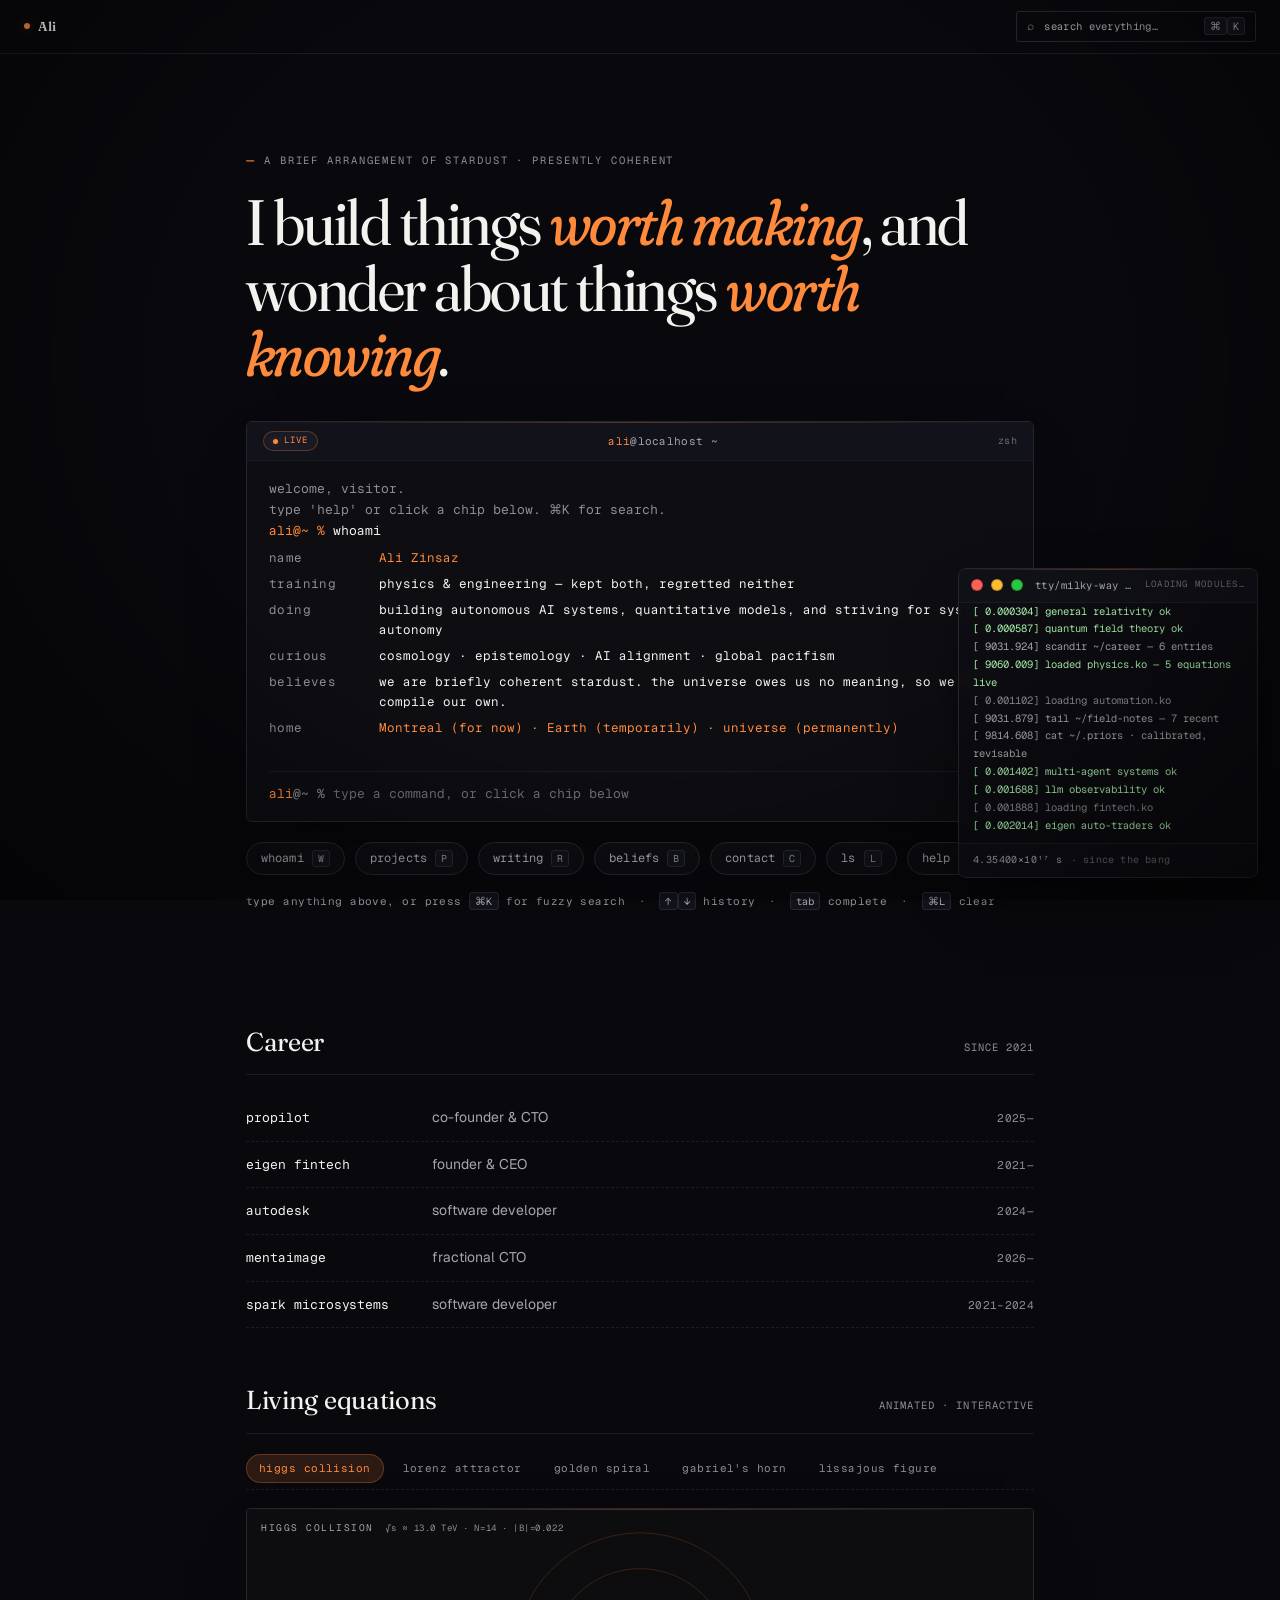
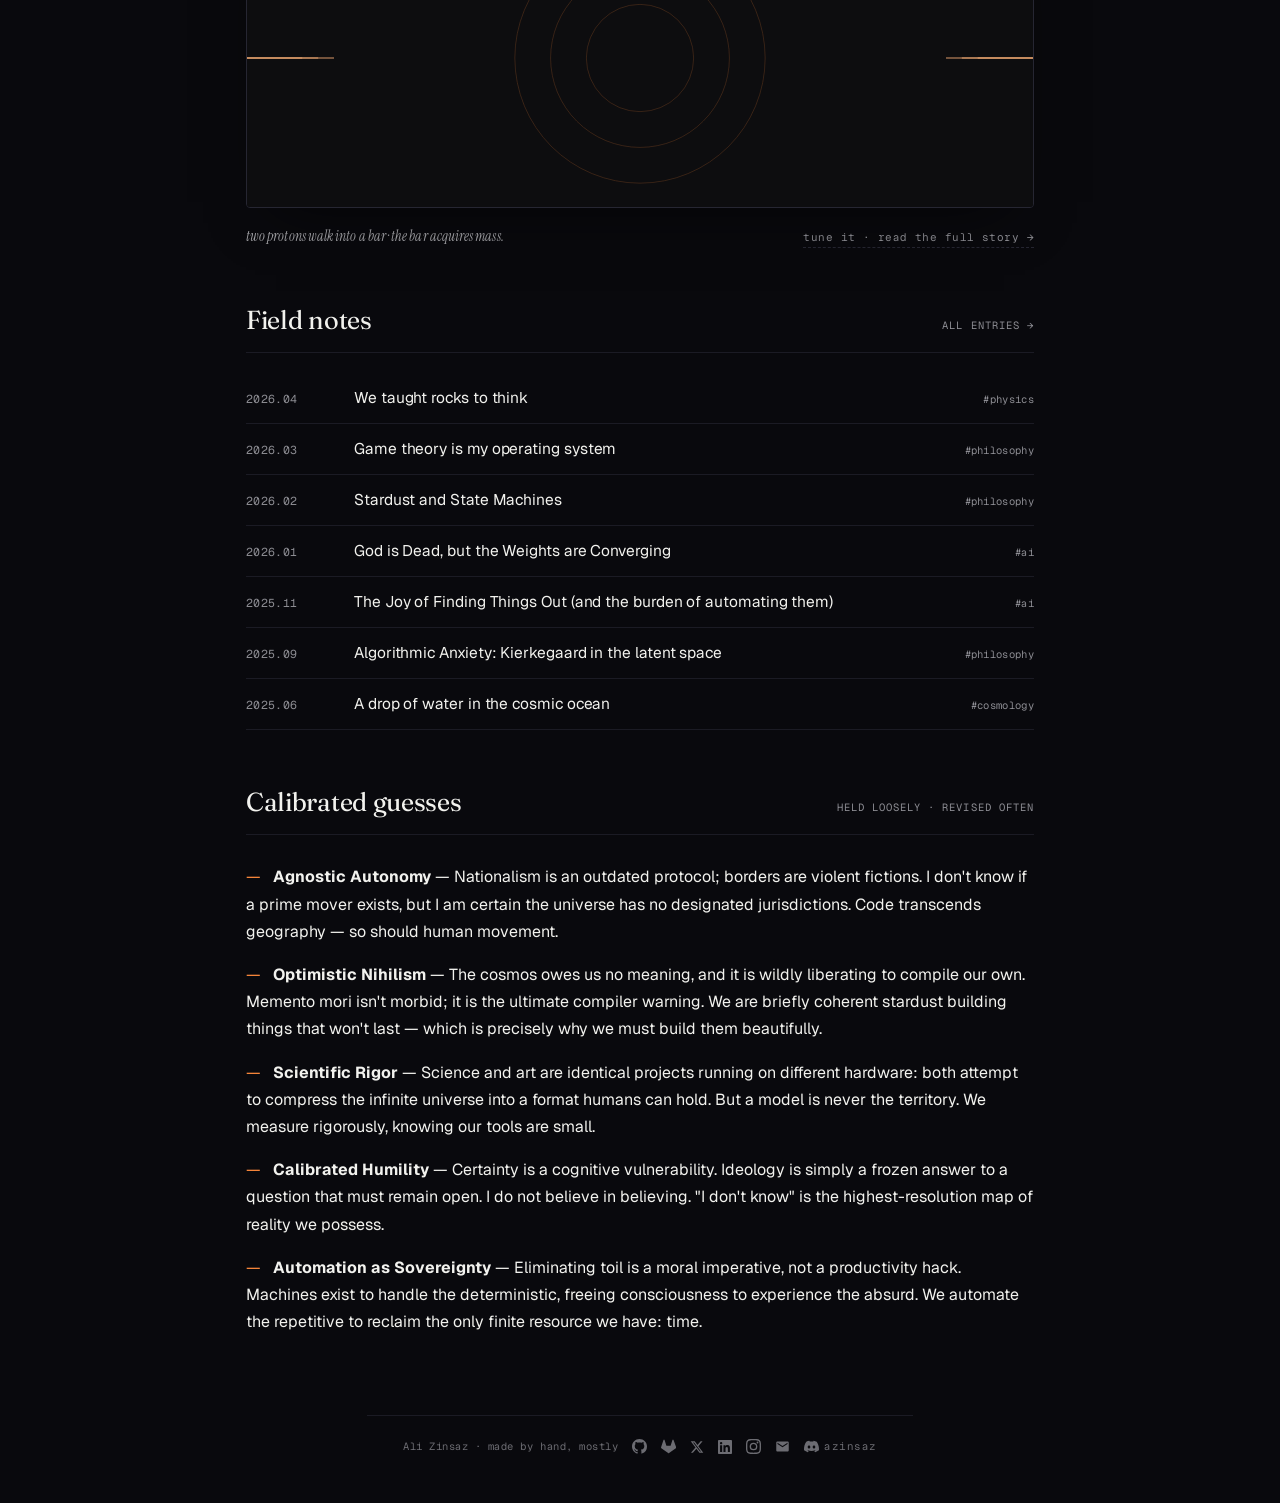
==== index.html @ 1e5ad289 "Good Old First Commit" ====
<!doctype html>
<html lang="en">
<head>
  <meta charset="utf-8" />
  <meta name="viewport" content="width=device-width, initial-scale=1" />
  <title>Ali Zinsaz — in Montreal, of the universe</title>
  <meta name="description" content="Physics & engineering. Building autonomous AI systems, quantitative models, and wondering about the void. Co-founder of ProPilot, founder of Eigen FinTech." />
  <meta name="color-scheme" content="dark" />

  <meta property="og:type" content="website" />
  <meta property="og:title" content="Ali Zinsaz — in Montreal, of the universe" />
  <meta property="og:description" content="Physics & engineering. Co-founder of ProPilot · Founder of Eigen · Builder by compulsion." />

  <link rel="preconnect" href="https://fonts.googleapis.com">
  <link rel="preconnect" href="https://fonts.gstatic.com" crossorigin>
  <link href="https://fonts.googleapis.com/css?family=Fraunces:400,500,600,400italic|Instrument+Serif:400,400italic|Geist:400,500,600,700|Geist+Mono:400,500,600&display=swap" rel="stylesheet">

  <link rel="stylesheet" href="css/tokens.css" />
  <link rel="stylesheet" href="css/layout.css" />
  <link rel="stylesheet" href="css/effects.css" />
</head>
<body>

  <a class="skip-link" href="#main">skip to content</a>


  <div class="page">

    <!-- ─── MAIN ─── -->
    <div class="main">

      <!-- Top strip — brand + ⌘K search only -->
      <header class="topbar">
        <a class="brand" href="#top" aria-label="home">
          <span class="brand-dot" aria-hidden="true"></span>
          Ali
        </a>
        <span class="topbar-spacer"></span>
        <button class="topbar-search" id="top-search" aria-label="open search (⌘K)">
          <span class="ts-glyph" aria-hidden="true">⌕</span>
          <span class="ts-label">search everything…</span>
          <span class="ts-key"><kbd aria-hidden="true">⌘</kbd><kbd aria-hidden="true">K</kbd></span>
        </button>
      </header>

      <!-- Backdrop shown only when the kernel window is expanded to modal -->
      <div class="kwin-backdrop" id="kwin-backdrop" hidden></div>

      <!-- ─── Kernel window (floating; OS-style traffic lights) ─── -->
      <aside class="kwin" id="kwin" role="complementary" aria-label="kernel log">
        <header class="kwin-bar">
          <div class="kwin-traffic" aria-hidden="false">
            <button class="kw-light kw-close" id="kw-close" aria-label="close kernel window" title="close">
              <span class="kw-glyph" aria-hidden="true">×</span>
            </button>
            <button class="kw-light kw-min" id="kw-min" aria-label="minimize kernel window" title="minimize">
              <span class="kw-glyph" aria-hidden="true">−</span>
            </button>
            <button class="kw-light kw-max" id="kw-max" aria-label="expand kernel window" title="expand">
              <span class="kw-glyph" aria-hidden="true">+</span>
            </button>
          </div>
          <span class="kwin-title">tty/milky-way · kernel 13.8</span>
          <span class="kwin-status" id="sb-status">booting…</span>
        </header>
        <div class="kwin-body">
          <div class="kwin-log" aria-live="off" aria-hidden="true">
            <div class="sb-log-inner" id="sb-log"></div>
          </div>
          <footer class="kwin-foot">
            <span class="kwin-uptime" id="sb-uptime">—</span>
          </footer>
        </div>
      </aside>

      <!-- Reopener — appears only when the window is closed -->
      <button class="kwin-reopen" id="kwin-reopen" hidden aria-label="reopen kernel window">
        <span class="kwin-reopen-dot" aria-hidden="true"></span>
        kernel
      </button>

      <main id="main" class="main-content">

        <!-- Hero -->
        <section class="hero" id="top">
          <p class="hero-id">a brief arrangement of stardust · presently coherent</p>
          <h1 class="hero-h">
            I build things <span class="ac">worth making</span>,
            and wonder about things <span class="ac">worth knowing</span>.
          </h1>

          <div class="terminal" id="terminal">
            <div class="terminal-bar">
              <span class="t-pill" aria-label="live">
                <span class="t-pill-dot" aria-hidden="true"></span>live
              </span>
              <span class="t-title" role="presentation">
                <span class="t-at">ali</span>@localhost ~
              </span>
              <span class="t-shell">zsh</span>
            </div>
            <div class="terminal-body" id="term-body" role="log" aria-live="polite"></div>
          </div>

          <nav class="chips" aria-label="quick commands" id="chips">
            <button class="chip" data-cmd="whoami">whoami<kbd>W</kbd></button>
            <button class="chip" data-cmd="projects">projects<kbd>P</kbd></button>
            <button class="chip" data-cmd="writing">writing<kbd>R</kbd></button>
            <button class="chip" data-cmd="beliefs">beliefs<kbd>B</kbd></button>
            <button class="chip" data-cmd="contact">contact<kbd>C</kbd></button>
            <button class="chip" data-cmd="ls">ls<kbd>L</kbd></button>
            <button class="chip" data-cmd="help">help<kbd>?</kbd></button>
          </nav>

          <p class="hero-hint">
            type anything above, or press <kbd>⌘K</kbd> for fuzzy search
            <span class="hint-sep">·</span>
            <kbd>↑</kbd><kbd>↓</kbd> history
            <span class="hint-sep">·</span>
            <kbd>tab</kbd> complete
            <span class="hint-sep">·</span>
            <kbd>⌘L</kbd> clear
          </p>
        </section>

        <!-- Below-fold -->
        <div class="below">

          <section class="sec" id="projects" data-section="projects">
            <div class="sec-hd">
              <h2>Career</h2>
              <div class="sec-meta">since 2021</div>
            </div>
            <div id="below-work"></div>
          </section>

          <section class="sec sec-exp" id="experiments" data-section="experiments">
            <div class="sec-hd">
              <h2>Living equations</h2>
              <div class="sec-meta">animated · interactive</div>
            </div>

            <div class="exp">
              <div class="exp-tabs" role="tablist" id="exp-tabs"></div>

              <div class="exp-stage">
                <div class="exp-readout" id="exp-readout" aria-hidden="true">
                  <span class="exp-readout-name" id="exp-name">—</span>
                  <span class="exp-readout-meta" id="exp-meta"></span>
                </div>
                <canvas id="exp-canvas" aria-label="physics demo canvas"></canvas>
              </div>

              <div class="exp-foot">
                <p class="exp-cap" id="exp-cap"></p>
                <a class="exp-more" id="exp-more" href="simulations/index.html">tune it · read the full story →</a>
              </div>
            </div>
          </section>

          <section class="sec" id="writing" data-section="writing">
            <div class="sec-hd">
              <h2>Field notes</h2>
              <div class="sec-meta"><a href="field-notes/index.html">all entries →</a></div>
            </div>
            <div id="below-essays"></div>
          </section>

          <section class="sec" id="beliefs" data-section="beliefs">
            <div class="sec-hd">
              <h2>Calibrated guesses</h2>
              <div class="sec-meta">held loosely · revised often</div>
            </div>
            <ul class="beliefs-list">
              <li><strong>Agnostic Autonomy</strong> — Nationalism is an outdated protocol; borders are violent fictions. I don't know if a prime mover exists, but I am certain the universe has no designated jurisdictions. Code transcends geography — so should human movement.</li>
              <li><strong>Optimistic Nihilism</strong> — The cosmos owes us no meaning, and it is wildly liberating to compile our own. Memento mori isn't morbid; it is the ultimate compiler warning. We are briefly coherent stardust building things that won't last — which is precisely why we must build them beautifully.</li>
              <li><strong>Scientific Rigor</strong> — Science and art are identical projects running on different hardware: both attempt to compress the infinite universe into a format humans can hold. But a model is never the territory. We measure rigorously, knowing our tools are small.</li>
              <li><strong>Calibrated Humility</strong> — Certainty is a cognitive vulnerability. Ideology is simply a frozen answer to a question that must remain open. I do not believe in believing. "I don't know" is the highest-resolution map of reality we possess.</li>
              <li><strong>Automation as Sovereignty</strong> — Eliminating toil is a moral imperative, not a productivity hack. Machines exist to handle the deterministic, freeing consciousness to experience the absurd. We automate the repetitive to reclaim the only finite resource we have: time.</li>
            </ul>
          </section>

        </div>
      </main>

      <footer class="foot">
        <span>Ali Zinsaz · made by hand, mostly</span>
        <nav aria-label="social" class="foot-links foot-icons">
          <a href="https://github.com/azinsaz" target="_blank" rel="noopener me" aria-label="GitHub" title="GitHub">
            <svg width="15" height="15" viewBox="0 0 24 24" fill="currentColor" aria-hidden="true"><path d="M12 0C5.37 0 0 5.37 0 12c0 5.31 3.435 9.795 8.205 11.385.6.105.825-.255.825-.57 0-.285-.015-1.23-.015-2.235-3.015.555-3.795-.735-4.035-1.41-.135-.345-.72-1.41-1.23-1.695-.42-.225-1.02-.78-.015-.795.945-.015 1.62.87 1.845 1.23 1.08 1.815 2.805 1.305 3.495.99.105-.78.42-1.305.765-1.605-2.67-.3-5.46-1.335-5.46-5.925 0-1.305.465-2.385 1.23-3.225-.12-.3-.54-1.53.12-3.18 0 0 1.005-.315 3.3 1.23.96-.27 1.98-.405 3-.405s2.04.135 3 .405c2.295-1.56 3.3-1.23 3.3-1.23.66 1.65.24 2.88.12 3.18.765.84 1.23 1.905 1.23 3.225 0 4.605-2.805 5.625-5.475 5.925.435.375.81 1.095.81 2.22 0 1.605-.015 2.895-.015 3.3 0 .315.225.69.825.57A12.02 12.02 0 0 0 24 12c0-6.63-5.37-12-12-12z"/></svg>
          </a>
          <a href="https://gitlab.com/azinsaz" target="_blank" rel="noopener me" aria-label="GitLab" title="GitLab">
            <svg width="15" height="15" viewBox="0 0 24 24" fill="currentColor" aria-hidden="true"><path d="M4.845.904a.9.9 0 0 0-.878.59L.09 13.24a1.27 1.27 0 0 0 .46 1.424l11.43 8.308a.314.314 0 0 0 .37-.002l11.43-8.306a1.27 1.27 0 0 0 .46-1.424L20.044 1.495a.9.9 0 0 0-.877-.59.9.9 0 0 0-.851.61l-2.957 9.094H8.641L5.684 1.516a.9.9 0 0 0-.839-.612z"/></svg>
          </a>
          <a href="https://x.com/azinsaz" target="_blank" rel="noopener me" aria-label="X (Twitter)" title="X">
            <svg width="14" height="14" viewBox="0 0 24 24" fill="currentColor" aria-hidden="true"><path d="M18.244 2.25h3.308l-7.227 8.26 8.502 11.24H16.17l-5.214-6.817L4.99 21.75H1.68l7.73-8.835L1.254 2.25H8.08l4.713 6.231zm-1.161 17.52h1.833L7.084 4.126H5.117z"/></svg>
          </a>
          <a href="https://www.linkedin.com/in/ali-zinsaz/" target="_blank" rel="noopener me" aria-label="LinkedIn" title="LinkedIn">
            <svg width="14" height="14" viewBox="0 0 24 24" fill="currentColor" aria-hidden="true"><path d="M20.447 20.452h-3.554v-5.569c0-1.328-.027-3.037-1.852-3.037-1.853 0-2.136 1.445-2.136 2.939v5.667H9.351V9h3.414v1.561h.046c.477-.9 1.637-1.85 3.37-1.85 3.601 0 4.267 2.37 4.267 5.455v6.286zM5.337 7.433a2.062 2.062 0 0 1-2.063-2.065 2.064 2.064 0 1 1 2.063 2.065zm1.782 13.019H3.555V9h3.564v11.452zM22.225 0H1.771C.792 0 0 .774 0 1.729v20.542C0 23.227.792 24 1.771 24h20.451C23.2 24 24 23.227 24 22.271V1.729C24 .774 23.2 0 22.222 0h.003z"/></svg>
          </a>
          <a href="https://www.instagram.com/ali_zinsaz" target="_blank" rel="noopener me" aria-label="Instagram" title="Instagram">
            <svg width="15" height="15" viewBox="0 0 24 24" fill="currentColor" aria-hidden="true"><path d="M12 2.163c3.204 0 3.584.012 4.85.07 3.252.148 4.771 1.691 4.919 4.919.058 1.265.069 1.645.069 4.849 0 3.205-.012 3.584-.069 4.849-.149 3.225-1.664 4.771-4.919 4.919-1.266.058-1.644.07-4.85.07-3.204 0-3.584-.012-4.849-.07-3.26-.149-4.771-1.699-4.919-4.92-.058-1.265-.07-1.644-.07-4.849 0-3.204.013-3.583.07-4.849.149-3.227 1.664-4.771 4.919-4.919 1.266-.057 1.645-.069 4.849-.069zM12 0C8.741 0 8.333.014 7.053.072 2.695.272.273 2.69.073 7.052.014 8.333 0 8.741 0 12c0 3.259.014 3.668.072 4.948.2 4.358 2.618 6.78 6.98 6.98C8.333 23.986 8.741 24 12 24c3.259 0 3.668-.014 4.948-.072 4.354-.2 6.782-2.618 6.979-6.98.059-1.28.073-1.689.073-4.948 0-3.259-.014-3.667-.072-4.947-.196-4.354-2.617-6.78-6.979-6.98C15.668.014 15.259 0 12 0zm0 5.838a6.162 6.162 0 1 0 0 12.324 6.162 6.162 0 0 0 0-12.324zM12 16a4 4 0 1 1 0-8 4 4 0 0 1 0 8zm6.406-11.845a1.44 1.44 0 1 0 0 2.881 1.44 1.44 0 0 0 0-2.881z"/></svg>
          </a>
          <a href="mailto:azinsaz@gmail.com" rel="me" aria-label="Email" title="azinsaz@gmail.com">
            <svg width="15" height="15" viewBox="0 0 24 24" fill="currentColor" aria-hidden="true"><path d="M20 4H4c-1.1 0-2 .9-2 2v12c0 1.1.9 2 2 2h16c1.1 0 2-.9 2-2V6c0-1.1-.9-2-2-2zm0 4-8 5-8-5V6l8 5 8-5v2z"/></svg>
          </a>
          <span class="foot-discord" title="Discord: azinsaz">
            <svg width="15" height="15" viewBox="0 0 24 24" fill="currentColor" aria-hidden="true"><path d="M20.317 4.37a19.791 19.791 0 0 0-4.885-1.515.074.074 0 0 0-.079.037c-.21.375-.444.864-.608 1.25a18.27 18.27 0 0 0-5.487 0 12.64 12.64 0 0 0-.617-1.25.077.077 0 0 0-.079-.037A19.736 19.736 0 0 0 3.677 4.37a.07.07 0 0 0-.032.027C.533 9.046-.32 13.58.099 18.057c.002.022.015.043.03.056a19.9 19.9 0 0 0 5.993 3.03.078.078 0 0 0 .084-.028c.462-.63.874-1.295 1.226-1.994a.076.076 0 0 0-.041-.106 13.107 13.107 0 0 1-1.872-.892.077.077 0 0 1-.008-.128 10.2 10.2 0 0 0 .372-.292.074.074 0 0 1 .077-.01c3.928 1.793 8.18 1.793 12.062 0a.074.074 0 0 1 .078.01c.12.098.246.198.373.292a.077.077 0 0 1-.006.127 12.299 12.299 0 0 1-1.873.892.077.077 0 0 0-.041.107c.36.698.772 1.362 1.225 1.993a.076.076 0 0 0 .084.028 19.839 19.839 0 0 0 6.002-3.03.077.077 0 0 0 .032-.054c.5-5.177-.838-9.674-3.549-13.66a.061.061 0 0 0-.031-.03zM8.02 15.33c-1.183 0-2.157-1.085-2.157-2.419 0-1.333.956-2.419 2.157-2.419 1.21 0 2.176 1.096 2.157 2.42 0 1.333-.956 2.418-2.157 2.418zm7.975 0c-1.183 0-2.157-1.085-2.157-2.419 0-1.333.955-2.419 2.157-2.419 1.21 0 2.176 1.096 2.157 2.42 0 1.333-.946 2.418-2.157 2.418z"/></svg>
            azinsaz
          </span>
        </nav>
      </footer>
    </div>

    <!-- ─── ⌘K palette ─── -->
    <div class="palette-overlay" id="palette" role="dialog" aria-label="command palette" aria-modal="true">
      <div class="palette">
        <div class="palette-bar">
          <span class="palette-dot" aria-hidden="true"></span>
          <span class="palette-title">search · @azinsaz</span>
          <span class="palette-esc">esc to close</span>
        </div>
        <div class="palette-input-wrap">
          <input
            class="palette-input"
            id="palette-input"
            type="text"
            placeholder='try "free will", "kepler", or hit ↓'
            autocomplete="off"
            spellcheck="false"
            aria-label="search"
          />
        </div>
        <div class="palette-list" id="palette-list" role="listbox"></div>
        <div class="palette-foot">
          <span><kbd>↑</kbd><kbd>↓</kbd> navigate · <kbd class="ok">↵</kbd> open</span>
          <span id="palette-count">0</span>
        </div>
      </div>
    </div>

  </div>

  <!-- Scripts -->
  <script src="js/data.js"></script>
  <script src="js/sidebar.js"></script>
  <script src="js/terminal.js"></script>
  <script src="js/palette.js"></script>
  <script src="js/app.js"></script>
  <script src="js/physics.js"></script>
</body>
</html>
---- css/tokens.css ----
/* ─────────────────────────────────────────────────────
   tokens.css — design tokens, reset, base typography
───────────────────────────────────────────────────── */

:root {
  /* ── Surfaces ── named for the cosmic depth they represent ── */
  --void:       #09090d;  /* background of background */
  --subatomic:  #0d0d12;  /* cards, sidebar paint */
  --dust:       #12121a;  /* interactive surfaces */
  --nebula:     #1a1a24;  /* pressed states, pills */

  /* ── Hairlines ── the thin lines that hold the universe together ── */
  --horizon:    #1b1b24;  /* default hairline */
  --parallax:   #262632;  /* emphasized rule */

  /* ── Light ── text at decreasing luminosity ── */
  --photon:     #f2f2ee;  /* primary text */
  --starlight:  #a6a6aa;  /* secondary text */
  --moonlight:  #8d8d93;  /* tertiary text — AA on void (5.5:1) and on dust/nebula */
  --cmb:        #6c6c72;  /* faint; reserved for non-text decoration only */

  /* ── Back-compat aliases so existing declarations keep working ── */
  --bg:     var(--void);
  --bg-1:   var(--subatomic);
  --bg-2:   var(--dust);
  --bg-3:   var(--nebula);
  --rule:   var(--horizon);
  --rule-2: var(--parallax);
  --fg:     var(--photon);
  --fg-2:   var(--starlight);
  --fg-3:   var(--moonlight);
  --fg-4:   var(--cmb);

  /* Accent — saturated amber (active, pending, warning) */
  --accent:      #ff8a3c;
  --accent-2:    #e06a1a;
  --accent-text: #ffb37a;
  --accent-g:    rgba(255, 138, 60, 0.14);  /* glow */
  --accent-d:    rgba(255, 138, 60, 0.28);  /* dim */

  /* Secondary — phosphor green (ok, stable, settled) */
  --ok:          #84e88a;
  --ok-text:     #a8efaa;
  --ok-g:        rgba(132, 232, 138, 0.12);
  --ok-d:        rgba(132, 232, 138, 0.22);

  /* Fonts */
  --font-ui:      'Geist', -apple-system, BlinkMacSystemFont, "Segoe UI", sans-serif;
  --font-display: 'Fraunces', 'Instrument Serif', Georgia, serif;
  --font-serif:   'Instrument Serif', Georgia, serif;
  --font-mono:    'Geist Mono', ui-monospace, "SF Mono", Menlo, Consolas, monospace;

  /* Easing + motion */
  --ease: cubic-bezier(0.2, 0.7, 0.2, 1);

  /* Density: tight */
  --gap-xxs: 4px;
  --gap-xs:  6px;
  --gap-s:   10px;
  --gap-m:   14px;
  --gap-l:   20px;
  --gap-xl:  32px;
  --gap-xxl: 56px;

  /* Dimensions */
  --sb-w:    280px;
  --main-w:  860px;
  --content-w: 860px;
}

/* ── Reset ─────────────────────────────────────── */
*, *::before, *::after { box-sizing: border-box; }
html, body { margin: 0; padding: 0; }
button { background: none; border: 0; padding: 0; color: inherit; font: inherit; cursor: pointer; }
input { font: inherit; color: inherit; }
ul, ol { margin: 0; padding: 0; list-style: none; }
a { color: inherit; text-decoration: none; }

/* ── Base ──────────────────────────────────────── */
html {
  background: var(--bg);
  color-scheme: dark;
}
body {
  background: var(--bg);
  color: var(--fg);
  font-family: var(--font-ui);
  font-size: 15px;
  line-height: 1.55;
  -webkit-font-smoothing: antialiased;
  -moz-osx-font-smoothing: grayscale;
  font-feature-settings: 'ss01', 'ss02';
  min-height: 100vh;
  overflow-x: hidden;
}

::selection { background: var(--accent); color: #0a0500; }

/* Scrollbars (main) */
::-webkit-scrollbar { width: 8px; height: 8px; }
::-webkit-scrollbar-track { background: transparent; }
::-webkit-scrollbar-thumb { background: var(--rule-2); border-radius: 4px; }
::-webkit-scrollbar-thumb:hover { background: var(--fg-4); }

/* Focus */
:focus-visible {
  outline: 2px solid var(--accent);
  outline-offset: 2px;
  border-radius: 2px;
}
.terminal:focus-within { outline: none; }
input:focus { outline: none; }

/* Skip link (a11y) */
.skip-link {
  position: absolute;
  left: -9999px;
  top: 0;
  padding: 10px 16px;
  background: var(--accent);
  color: #0a0500;
  font-family: var(--font-mono);
  font-size: 12px;
  font-weight: 600;
  z-index: 999;
  border-radius: 0 0 4px 0;
}
.skip-link:focus { left: 0; }

/* Reduced motion */
@media (prefers-reduced-motion: reduce) {
  *, *::before, *::after {
    animation-duration: 0.01ms !important;
    animation-iteration-count: 1 !important;
    transition-duration: 0.01ms !important;
    scroll-behavior: auto !important;
  }
}

/* kbd base */
kbd {
  font-family: var(--font-mono);
  font-size: 10.5px;
  background: var(--bg-2);
  border: 1px solid var(--rule-2);
  padding: 1px 5px;
  border-radius: 3px;
  color: var(--fg-2);
  vertical-align: baseline;
  letter-spacing: 0.02em;
}
---- css/layout.css ----
/* ─────────────────────────────────────────────────────
   layout.css — page structure & components
───────────────────────────────────────────────────── */

/* ══ Page ══════════════════════════════════════════════ */
.page {
  min-height: 100vh;
  position: relative;
  background: transparent;
}

/* ══ Kernel window — floating OS-style window ═══════════
   Sits bottom-right with macOS-style traffic-light buttons. Three states:
     default   — full window with title bar + log + uptime footer
     .is-min   — minimized; only the title bar is visible
     .is-closed — completely hidden (reopener button shown instead)
     .is-max   — expanded to a larger size
*/
.kwin {
  position: fixed;
  bottom: 22px;
  right: 22px;
  z-index: 60;
  width: 300px;
  background: color-mix(in srgb, var(--bg-1) 95%, transparent);
  backdrop-filter: blur(12px);
  -webkit-backdrop-filter: blur(12px);
  border: 1px solid var(--rule-2);
  border-radius: 8px;
  box-shadow:
    0 1px 0 rgba(255, 255, 255, 0.03) inset,
    0 28px 60px -24px rgba(0, 0, 0, 0.75);
  overflow: hidden;
  font-family: var(--font-mono);
  transition:
    width 0.28s var(--ease),
    height 0.28s var(--ease),
    top 0.28s var(--ease),
    left 0.28s var(--ease),
    bottom 0.28s var(--ease),
    right 0.28s var(--ease),
    transform 0.28s var(--ease),
    border-radius 0.28s var(--ease);
  display: flex;
  flex-direction: column;
}
.kwin.is-closed { display: none; }
.kwin.is-min .kwin-body { display: none; }

/* ── Backdrop ── shown only with the modal-expanded window */
.kwin-backdrop {
  position: fixed;
  inset: 0;
  z-index: 65;
  background: rgba(6, 6, 10, 0.55);
  backdrop-filter: blur(6px);
  -webkit-backdrop-filter: blur(6px);
  animation: kwinBackdropIn 0.22s var(--ease);
}
.kwin-backdrop[hidden] { display: none; }
@keyframes kwinBackdropIn { from { opacity: 0; } to { opacity: 1; } }

/* ── Expanded modal state ── centered, larger fonts, more breathing room */
.kwin.is-max {
  top: 50%;
  left: 50%;
  bottom: auto;
  right: auto;
  transform: translate(-50%, -50%);
  width: min(760px, calc(100vw - 48px));
  z-index: 70;
  border-radius: 10px;
  box-shadow:
    0 1px 0 rgba(255, 255, 255, 0.04) inset,
    0 36px 100px rgba(0, 0, 0, 0.75),
    0 0 0 1px rgba(255, 138, 60, 0.06);
}
.kwin.is-max .kwin-bar {
  padding: 12px 18px;
  gap: 16px;
}
.kwin.is-max .kw-light {
  width: 14px; height: 14px;
}
.kwin.is-max .kw-light .kw-glyph { font-size: 11px; }
.kwin.is-max .kwin-title { font-size: 12.5px; letter-spacing: 0.06em; }
.kwin.is-max .kwin-status { font-size: 10px; }
.kwin.is-max .kwin-log {
  max-height: 62vh;
  font-size: 14px;
  line-height: 1.8;
  padding: 22px 28px 18px;
}
.kwin.is-max .kwin-foot {
  padding: 12px 28px 16px;
  font-size: 12.5px;
}
.kwin.is-max .kwin-uptime::after {
  font-size: 12px;
}
.kwin::before {
  content: '';
  position: absolute;
  top: 0; left: 0; right: 0;
  height: 1px;
  background: linear-gradient(90deg, transparent, var(--accent-d), transparent);
  pointer-events: none;
  z-index: 2;
}

/* Title bar */
.kwin-bar {
  display: flex;
  align-items: center;
  gap: 12px;
  padding: 8px 12px;
  background: color-mix(in srgb, var(--bg-2) 80%, transparent);
  border-bottom: 1px solid var(--rule);
  user-select: none;
}
.kwin.is-min .kwin-bar { border-bottom: 0; }

/* Traffic-light buttons */
.kwin-traffic {
  display: inline-flex;
  align-items: center;
  gap: 8px;
  flex-shrink: 0;
}
.kw-light {
  width: 12px;
  height: 12px;
  padding: 0;
  border-radius: 50%;
  border: 1px solid rgba(0, 0, 0, 0.25);
  cursor: pointer;
  display: inline-flex;
  align-items: center;
  justify-content: center;
  transition: filter 0.12s var(--ease);
  position: relative;
  flex-shrink: 0;
}
.kw-light .kw-glyph {
  font-size: 9.5px;
  line-height: 1;
  color: rgba(0, 0, 0, 0.55);
  font-weight: 700;
  opacity: 0;
  transition: opacity 0.12s var(--ease);
  pointer-events: none;
  font-family: ui-monospace, "SF Mono", Menlo, monospace;
}
.kwin-traffic:hover .kw-light .kw-glyph,
.kw-light:focus-visible .kw-glyph { opacity: 1; }
.kw-close { background: #ff5f57; }
.kw-min   { background: #febc2e; }
.kw-max   { background: #28c840; }
.kw-light:hover { filter: brightness(1.1); }
.kw-light:focus-visible {
  outline: 2px solid var(--accent);
  outline-offset: 2px;
}

/* Title text + status */
.kwin-title {
  flex: 1;
  text-align: center;
  color: var(--fg-2);
  font-size: 10.5px;
  letter-spacing: 0.04em;
  white-space: nowrap;
  overflow: hidden;
  text-overflow: ellipsis;
}
.kwin-status {
  flex-shrink: 0;
  font-size: 9px;
  letter-spacing: 0.14em;
  text-transform: uppercase;
  color: var(--fg-4);
}
.kwin-status:empty { display: none; }

/* When minimized, dim the status and let the static title carry the bar. */
.kwin.is-min .kwin-status { display: none; }
.kwin.is-min .kwin-bar    { cursor: pointer; }

/* Body */
.kwin-body {
  display: flex;
  flex-direction: column;
  min-height: 0;
}
.kwin-log {
  max-height: 240px;
  overflow-y: auto;
  scroll-behavior: smooth;
  padding: 10px 14px 8px;
  font-size: 10.5px;
  line-height: 1.7;
  color: var(--fg-3);
  font-variant-numeric: tabular-nums;
}
.kwin.is-max .kwin-log { max-height: 380px; }
.kwin-log::-webkit-scrollbar { width: 4px; }
.kwin-log::-webkit-scrollbar-track { background: transparent; }
.kwin-log::-webkit-scrollbar-thumb { background: var(--rule-2); border-radius: 2px; }

.kwin-foot {
  padding: 8px 14px 10px;
  border-top: 1px solid var(--rule);
  font-size: 10px;
  color: var(--fg-3);
  letter-spacing: 0.04em;
  font-variant-numeric: tabular-nums;
  display: flex;
  align-items: baseline;
  gap: 8px;
  white-space: nowrap;
  background: color-mix(in srgb, var(--bg-2) 35%, transparent);
}
.kwin-uptime { color: var(--fg-2); }
.kwin-uptime::after {
  content: ' · since the bang';
  color: var(--fg-4);
  letter-spacing: 0.02em;
  margin-left: 2px;
}

/* Reopener button — only visible when window is closed */
.kwin-reopen {
  position: fixed;
  bottom: 22px;
  right: 22px;
  z-index: 60;
  display: inline-flex;
  align-items: center;
  gap: 8px;
  padding: 8px 14px;
  background: var(--bg-1);
  border: 1px solid var(--rule-2);
  border-radius: 999px;
  color: var(--fg-2);
  font-family: var(--font-mono);
  font-size: 10.5px;
  letter-spacing: 0.06em;
  cursor: pointer;
  text-transform: uppercase;
  transition: border-color 0.15s var(--ease), color 0.15s var(--ease);
}
.kwin-reopen:hover,
.kwin-reopen:focus-visible {
  border-color: var(--accent);
  color: var(--fg);
}
.kwin-reopen-dot {
  width: 6px; height: 6px;
  border-radius: 50%;
  background: var(--accent);
  box-shadow: 0 0 6px var(--accent-d);
  animation: pulse 2.4s var(--ease) infinite;
}
.kwin-reopen[hidden] { display: none; }

/* sb-line classes still used by sidebar.js when injecting log entries */
.sb-line { word-break: break-word; }
.sb-line.acc  { color: var(--accent-text); }
.sb-line.mute { color: var(--fg-4); }
.sb-line.fg   { color: var(--fg-2); }
.sb-line.ok   { color: var(--ok-text); }

/* ══ Main column ════════════════════════════════════ */
.main {
  position: relative;
  z-index: 1;
  display: flex;
  flex-direction: column;
  min-width: 0;
  width: 100%;
}

/* Top bar */
.topbar {
  position: sticky;
  top: 0;
  z-index: 10;
  display: flex;
  align-items: center;
  gap: 12px;
  padding: 11px 24px;
  border-bottom: 1px solid var(--rule);
  background: var(--bg);
  font-family: var(--font-mono);
  font-size: 10.5px;
  color: var(--fg-3);
  letter-spacing: 0.06em;
  min-height: 46px;
}
.brand {
  font-family: var(--font-display);
  font-size: 13px;
  font-weight: 600;
  letter-spacing: -0.01em;
  color: var(--fg);
  display: inline-flex;
  align-items: center;
  gap: 8px;
  text-decoration: none;
}
.brand-dot {
  width: 6px; height: 6px;
  border-radius: 50%;
  background: var(--accent);
  box-shadow: 0 0 8px var(--accent-d);
}
.topbar-sep { color: var(--rule-2); }
.topbar-role { color: var(--fg-3); }
.topbar-spacer { flex: 1; }
.topbar-clock { color: var(--fg-2); font-variant-numeric: tabular-nums; }

.topbar-search {
  display: inline-flex;
  align-items: center;
  gap: 10px;
  min-width: 240px;
  padding: 5px 10px;
  background: transparent;
  border: 1px solid var(--rule-2);
  border-radius: 3px;
  color: var(--fg-2);
  font-family: var(--font-mono);
  font-size: 10.5px;
  cursor: pointer;
  transition: border-color 0.15s var(--ease), color 0.15s var(--ease);
  letter-spacing: 0.03em;
}
.topbar-search:hover,
.topbar-search:focus-visible {
  border-color: var(--accent);
  color: var(--fg);
}
.ts-glyph { color: var(--fg-3); font-size: 12px; }
.ts-label { flex: 1; text-align: left; }
.ts-key { color: var(--fg-4); }

/* ══ Main content ═══════════════════════════════════ */
.main-content {
  flex: 1;
}

/* Hero */
.hero {
  max-width: var(--main-w);
  margin: 0 auto;
  padding: 96px 36px 48px;
  position: relative;
  z-index: 2;
}

.hero-id {
  margin: 0 0 18px;
  font-family: var(--font-mono);
  font-size: 10.5px;
  letter-spacing: 0.18em;
  text-transform: uppercase;
  color: var(--fg-3);
  display: flex;
  align-items: center;
  gap: 10px;
}
.hero-id::before {
  content: '—';
  color: var(--accent);
  font-size: 14px;
  letter-spacing: 0;
}

.hero-h {
  font-family: var(--font-display);
  font-weight: 400;
  font-size: clamp(38px, 6.2vw, 64px);
  line-height: 1.02;
  letter-spacing: -0.024em;
  color: var(--fg);
  margin: 0 0 36px;
  max-width: 20ch;
  font-variation-settings: "opsz" 144, "SOFT" 30;
}
.hero-h .ac {
  color: var(--accent);
  font-style: italic;
  font-weight: 400;
  font-variation-settings: "opsz" 144, "SOFT" 100;
}

/* Terminal card */
.terminal {
  background: var(--bg-1);
  border: 1px solid var(--rule-2);
  border-radius: 6px;
  overflow: hidden;
  position: relative;
  box-shadow:
    0 1px 0 rgba(255,255,255,0.03) inset,
    0 24px 60px -30px rgba(0,0,0,0.7);
}
.terminal::before {
  content: '';
  position: absolute;
  top: 0; left: 0; right: 0;
  height: 1px;
  background: linear-gradient(90deg, transparent, var(--accent-d), transparent);
  pointer-events: none;
}

.terminal-bar {
  display: flex;
  align-items: center;
  padding: 9px 16px;
  background: var(--bg-2);
  border-bottom: 1px solid var(--rule);
  font-family: var(--font-mono);
  font-size: 11px;
  color: var(--fg-3);
  letter-spacing: 0.03em;
  user-select: none;
}
.t-pill {
  display: inline-flex;
  align-items: center;
  gap: 6px;
  padding: 2px 9px;
  background: var(--bg-3);
  border: 1px solid var(--accent-d);
  border-radius: 10px;
  font-size: 9px;
  letter-spacing: 0.12em;
  color: var(--accent);
  text-transform: uppercase;
  margin-right: 10px;
}
.t-pill-dot {
  width: 5px; height: 5px;
  border-radius: 50%;
  background: var(--accent);
  box-shadow: 0 0 6px var(--accent-d);
}
.t-title {
  flex: 1;
  text-align: center;
  color: var(--fg-2);
  font-family: var(--font-mono);
  font-size: 11px;
  font-weight: 400;
  margin: 0;
  letter-spacing: 0.03em;
}
.t-at { color: var(--accent); }
.t-shell { color: var(--fg-4); font-size: 10px; }

.terminal-body {
  padding: 18px 22px 12px;
  height: 360px;
  overflow-y: auto;
  font-family: var(--font-mono);
  font-size: 13px;
  line-height: 1.6;
  scroll-behavior: smooth;
  display: flex;
  flex-direction: column;
}
.terminal-body > * { flex-shrink: 0; }
.terminal-body .t-prompt { margin-top: auto; }
.terminal-body::-webkit-scrollbar { width: 4px; }
.terminal-body::-webkit-scrollbar-thumb { background: var(--rule-2); }

/* Terminal output styles */
.t-line { word-break: break-word; }
.t-line.mute { color: var(--fg-3); }
.t-line.fg { color: var(--fg); }
.t-line.acc { color: var(--accent-text); }
.t-line.ok { color: var(--ok-text); }
.t-line.dim { color: var(--fg-4); }

.t-cmd-echo { color: var(--fg); }
.t-cmd-echo .ps { color: var(--accent); margin-right: 8px; }

.t-out { padding: 4px 0 10px; }

.t-kv {
  display: grid;
  grid-template-columns: 100px 1fr;
  gap: 10px;
  padding: 3px 0;
  color: var(--fg-2);
  font-size: 12.5px;
}
.t-kv .k { color: var(--fg-3); letter-spacing: 0.03em; }
.t-kv .v { color: var(--fg); }
.t-kv .v.acc { color: var(--accent); }
.t-kv .v a {
  color: var(--fg);
  text-decoration: none;
  border-bottom: 1px dashed var(--rule-2);
  transition: color 0.12s, border-color 0.12s;
}
.t-kv .v a:hover { color: var(--accent); border-bottom-color: var(--accent); }

.t-list .row {
  display: grid;
  grid-template-columns: 170px 1fr auto;
  gap: 14px;
  padding: 4px 0;
  color: var(--fg-2);
  font-size: 12.5px;
  align-items: baseline;
}
.t-list .row .slug { color: var(--fg); }
.t-list .row .yr { color: var(--fg-3); font-size: 11px; }

.t-essays .er {
  display: grid;
  grid-template-columns: 72px 1fr auto;
  gap: 14px;
  padding: 4px 0;
  font-size: 12.5px;
  align-items: baseline;
}
.t-essays .er .d { color: var(--fg-3); font-size: 11px; }
.t-essays .er .t { color: var(--fg); cursor: pointer; }
.t-essays .er .t:hover { color: var(--accent); }
.t-essays .er .tg { color: var(--fg-3); font-size: 10.5px; text-align: right; }

.t-bel {
  padding: 4px 0 0;
  margin: 0;
}
.t-bel li {
  padding: 3px 0;
  color: var(--fg-2);
  padding-left: 16px;
  font-size: 12.5px;
  position: relative;
}
.t-bel li::before {
  content: '→';
  position: absolute;
  left: 0;
  color: var(--accent);
}

/* Live prompt inside terminal */
.t-prompt {
  display: flex;
  align-items: center;
  gap: 8px;
  padding-top: 8px;
  border-top: 1px solid var(--rule);
  margin-top: 6px;
  font-family: var(--font-mono);
  font-size: 13px;
  color: var(--fg);
}
.t-prompt .ps {
  color: var(--accent);
  flex-shrink: 0;
  user-select: none;
}
.t-prompt .ps .tilde { color: var(--fg-3); }
.t-prompt input {
  flex: 1;
  background: transparent;
  border: 0;
  outline: 0;
  color: var(--fg);
  font-family: var(--font-mono);
  font-size: 13px;
  padding: 4px 0;
  caret-color: var(--accent);
  min-width: 0;
}
.t-prompt input::placeholder { color: var(--fg-4); }
.t-prompt .caret {
  display: none;
  width: 8px;
  height: 15px;
  background: var(--accent);
  box-shadow: 0 0 6px var(--accent-d);
}
.t-prompt.busy .caret { display: inline-block; }
.t-prompt.busy input { opacity: 0.5; pointer-events: none; }

/* Chip row */
.chips {
  margin-top: 20px;
  display: flex;
  align-items: center;
  gap: 10px;
  flex-wrap: wrap;
}
.chip {
  padding: 6px 14px;
  background: var(--bg-1);
  border: 1px solid var(--rule-2);
  color: var(--fg-2);
  font-family: var(--font-mono);
  font-size: 12px;
  border-radius: 999px;
  display: inline-flex;
  align-items: center;
  gap: 8px;
  transition: all 0.15s var(--ease);
  letter-spacing: 0.01em;
}
.chip:hover,
.chip:focus-visible {
  color: var(--accent);
  border-color: var(--accent);
  box-shadow: 0 0 0 3px var(--accent-g);
}
.chip.pressed {
  background: var(--accent);
  color: #0a0500;
  border-color: var(--accent);
  box-shadow: 0 0 16px var(--accent-d);
}
.chip kbd {
  font-family: var(--font-mono);
  font-size: 10px;
  color: var(--fg-3);
  background: var(--bg-2);
  border: 1px solid var(--rule-2);
  padding: 0 5px;
  border-radius: 3px;
}
.chip:hover kbd,
.chip:focus-visible kbd {
  color: var(--accent);
  border-color: var(--accent-d);
}
.chip.pressed kbd {
  background: rgba(10, 5, 0, 0.25);
  color: #0a0500;
  border-color: transparent;
}
.chip-sep {
  color: var(--rule-2);
  font-family: var(--font-mono);
  font-size: 12px;
  padding: 0 4px;
}

.hero-hint {
  margin: 18px 0 0;
  font-family: var(--font-mono);
  font-size: 11px;
  color: var(--fg-3);
  letter-spacing: 0.04em;
}
.hero-hint .hint-sep { color: var(--fg-4); margin: 0 6px; }

/* ══ Below fold ══════════════════════════════════════ */
.below {
  max-width: var(--content-w);
  margin: 0 auto;
  padding: 64px 36px 72px;
  position: relative;
  z-index: 2;
}

.sec { margin-bottom: 52px; }
.sec:last-child { margin-bottom: 0; }

.sec-hd {
  display: flex;
  align-items: baseline;
  justify-content: space-between;
  padding-bottom: 12px;
  margin-bottom: 20px;
  border-bottom: 1px solid var(--rule);
}
.sec-hd h2 {
  font-family: var(--font-display);
  font-weight: 400;
  font-size: 26px;
  letter-spacing: -0.012em;
  color: var(--fg);
  margin: 0;
  font-variation-settings: "opsz" 48;
}
.sec-meta {
  font-family: var(--font-mono);
  font-size: 10.5px;
  color: var(--fg-3);
  letter-spacing: 0.1em;
  text-transform: uppercase;
}
.sec-meta a { color: var(--fg-3); transition: color 0.12s; }
.sec-meta a:hover { color: var(--accent); }

.essay {
  display: grid;
  grid-template-columns: 92px 1fr auto;
  gap: 16px;
  padding: 13px 0;
  border-bottom: 1px solid var(--rule);
  align-items: baseline;
  color: inherit;
  cursor: pointer;
  transition: padding-left 0.2s var(--ease);
  position: relative;
}
.essay:hover { padding-left: 10px; border-bottom-color: var(--rule-2); }
.essay::before {
  content: '';
  position: absolute;
  left: -14px; top: 50%;
  width: 5px; height: 5px;
  border-radius: 50%;
  background: var(--accent);
  opacity: 0;
  transform: translateY(-50%) scale(0);
  transition: opacity 0.22s var(--ease), transform 0.22s var(--ease);
}
.essay:hover::before,
.essay:focus-visible::before {
  opacity: 1;
  transform: translateY(-50%) scale(1);
}
.essay-d {
  font-family: var(--font-mono);
  font-size: 11.5px;
  color: var(--fg-3);
  letter-spacing: 0.03em;
}
.essay-t {
  font-family: var(--font-ui);
  font-size: 15.5px;
  color: var(--fg);
  letter-spacing: -0.005em;
  transition: color 0.15s;
}
.essay:hover .essay-t,
.essay:focus-visible .essay-t { color: var(--accent); }
.essay-tag {
  font-family: var(--font-mono);
  font-size: 10.5px;
  color: var(--fg-3);
  letter-spacing: 0.03em;
}

.work {
  display: grid;
  grid-template-columns: 170px 1fr auto;
  gap: 16px;
  padding: 12px 0;
  border-bottom: 1px dashed var(--rule);
  align-items: baseline;
  font-family: var(--font-mono);
  font-size: 13px;
  transition: padding-left 0.2s var(--ease);
  cursor: pointer;
}
.work:hover { padding-left: 10px; }
.work-slug { color: var(--fg); letter-spacing: -0.003em; }
.work:hover .work-slug { color: var(--accent); }
.work-role { color: var(--fg-2); font-family: var(--font-ui); font-size: 14px; }
.work-year { color: var(--fg-3); font-size: 11px; letter-spacing: 0.03em; }

/* ══ Experiments section ═══════════════════════════════ */
.sec-exp .exp {
  display: grid;
  gap: 18px;
}

.exp-tabs {
  display: flex;
  flex-wrap: wrap;
  gap: 6px;
  padding-bottom: 6px;
  border-bottom: 1px dashed var(--rule);
}
.exp-tab {
  padding: 5px 12px;
  font-family: var(--font-mono);
  font-size: 11px;
  letter-spacing: 0.04em;
  color: var(--fg-3);
  border: 1px solid transparent;
  border-radius: 999px;
  cursor: pointer;
  transition: color 0.15s var(--ease), border-color 0.15s var(--ease), background 0.15s var(--ease);
}
.exp-tab:hover {
  color: var(--fg);
  border-color: var(--rule-2);
}
.exp-tab[aria-selected="true"] {
  color: var(--accent);
  border-color: var(--accent-d);
  background: var(--accent-g);
}

.exp-stage {
  position: relative;
  width: 100%;
  height: 300px;
  background:
    radial-gradient(ellipse at 50% 70%, color-mix(in srgb, var(--bg-1) 92%, var(--accent) 8%) 0%, var(--bg-1) 55%, var(--bg) 100%);
  border: 1px solid var(--rule-2);
  border-radius: 4px;
  overflow: hidden;
  box-shadow:
    0 1px 0 rgba(255,255,255,0.025) inset,
    0 24px 60px -30px rgba(0,0,0,0.7);
}
.exp-stage::before {
  content: '';
  position: absolute;
  top: 0; left: 0; right: 0;
  height: 1px;
  background: linear-gradient(90deg, transparent, var(--accent-d), transparent);
  z-index: 2;
  pointer-events: none;
}
#exp-canvas {
  display: block;
  width: 100%;
  height: 100%;
}
.exp-readout {
  position: absolute;
  top: 12px; left: 14px;
  display: flex;
  align-items: baseline;
  gap: 12px;
  z-index: 3;
  pointer-events: none;
  font-family: var(--font-mono);
  font-size: 9.5px;
  letter-spacing: 0.16em;
  text-transform: uppercase;
  color: var(--fg-3);
}
.exp-readout-name { color: var(--fg-2); }
.exp-readout-meta {
  font-size: 9px;
  letter-spacing: 0.06em;
  text-transform: none;
  color: var(--fg-3);
  font-variant-numeric: tabular-nums;
}

.exp-controls {
  display: grid;
  grid-template-columns: repeat(auto-fit, minmax(200px, 1fr));
  gap: 14px 24px;
  padding: 14px 16px;
  border: 1px solid var(--rule);
  border-radius: 4px;
  background: var(--bg-1);
}
.exp-controls:empty { display: none; }
.exp-control {
  display: grid;
  grid-template-columns: 1fr auto;
  align-items: center;
  gap: 4px 10px;
  font-family: var(--font-mono);
  font-size: 11px;
  color: var(--fg-3);
}
.exp-control-label {
  letter-spacing: 0.04em;
  color: var(--fg-2);
}
.exp-control-val {
  color: var(--accent);
  font-variant-numeric: tabular-nums;
  font-size: 11px;
  letter-spacing: 0.02em;
}
.exp-control-slider {
  grid-column: 1 / -1;
  width: 100%;
  margin-top: 2px;
  appearance: none;
  -webkit-appearance: none;
  height: 2px;
  background: linear-gradient(
    to right,
    var(--accent) 0%,
    var(--accent) calc(var(--p, 0) * 100%),
    var(--rule-2) calc(var(--p, 0) * 100%),
    var(--rule-2) 100%
  );
  border-radius: 1px;
  outline: none;
  cursor: pointer;
}
.exp-control-slider::-webkit-slider-thumb {
  -webkit-appearance: none;
  width: 10px;
  height: 10px;
  background: var(--accent);
  border-radius: 50%;
  cursor: grab;
  border: 2px solid var(--bg-1);
  box-shadow: 0 0 8px var(--accent-d);
}
.exp-control-slider::-moz-range-thumb {
  width: 10px;
  height: 10px;
  background: var(--accent);
  border-radius: 50%;
  cursor: grab;
  border: 2px solid var(--bg-1);
  box-shadow: 0 0 8px var(--accent-d);
}
.exp-control-slider:active::-webkit-slider-thumb { cursor: grabbing; }

.exp-foot {
  display: flex;
  align-items: baseline;
  justify-content: space-between;
  gap: 14px;
  flex-wrap: wrap;
}
.exp-cap {
  margin: 0;
  font-family: var(--font-serif);
  font-size: 14px;
  font-style: italic;
  color: var(--fg-2);
  letter-spacing: 0.005em;
  flex: 1;
  min-width: 240px;
}
.exp-more {
  font-family: var(--font-mono);
  font-size: 11px;
  letter-spacing: 0.04em;
  color: var(--fg-3);
  border-bottom: 1px dashed var(--rule-2);
  padding-bottom: 1px;
  transition: color 0.15s var(--ease), border-color 0.15s var(--ease);
}
.exp-more:hover {
  color: var(--accent);
  border-bottom-color: var(--accent);
}

@media (max-width: 720px) {
  .exp-stage { height: 280px; }
  .exp-controls { padding: 12px; gap: 12px 16px; }
}
@media (prefers-reduced-motion: reduce) {
  .exp-stage::before { display: none; }
}

.beliefs-list li {
  padding: 8px 0;
  font-size: 16px;
  line-height: 1.7;
  color: var(--fg);
  font-family: var(--font-ui);
}
.beliefs-list li::before {
  content: '—';
  color: var(--accent);
  margin-right: 12px;
}

/* ══ Footer ══════════════════════════════════════════ */
.foot {
  max-width: var(--content-w);
  margin: 0 auto;
  padding: 22px 36px 48px;
  border-top: 1px solid var(--rule);
  display: flex;
  justify-content: space-between;
  font-family: var(--font-mono);
  font-size: 10.5px;
  color: var(--fg-4);
  letter-spacing: 0.05em;
  position: relative;
  z-index: 2;
}
.foot-links a {
  color: var(--fg-3);
  margin-left: 16px;
  transition: color 0.12s;
  cursor: pointer;
}
.foot-links a:hover { color: var(--accent); }
/* Icon-style footer */
.foot-icons { display: flex; align-items: center; gap: 0; }
.foot-icons a,
.foot-icons .foot-discord {
  display: inline-flex;
  align-items: center;
  gap: 5px;
  margin-left: 14px;
  color: var(--fg-4);
  transition: color 0.15s;
  font-family: var(--font-mono);
  font-size: 0.68rem;
}
.foot-icons a:hover { color: var(--accent); }
.foot-discord { color: var(--fg-4); cursor: default; }
.foot-links a[aria-disabled="true"],
.essay[aria-disabled="true"],
.work[aria-disabled="true"] {
  cursor: default;
}

/* ══ ⌘K Palette ═════════════════════════════════════ */
.palette-overlay {
  position: fixed;
  inset: 0;
  background: rgba(6, 6, 10, 0.55);
  backdrop-filter: blur(6px);
  -webkit-backdrop-filter: blur(6px);
  display: none;
  z-index: 100;
  align-items: flex-start;
  justify-content: center;
  padding-top: 17vh;
  padding-left: 20px;
  padding-right: 20px;
}
.palette-overlay.on { display: flex; }

.palette {
  width: 600px; max-width: 100%;
  background: color-mix(in srgb, var(--bg-1) 94%, transparent);
  backdrop-filter: blur(22px);
  -webkit-backdrop-filter: blur(22px);
  border: 1px solid var(--rule-2);
  border-radius: 10px;
  box-shadow:
    0 0 0 1px rgba(255,138,60,0.04),
    0 24px 100px rgba(0,0,0,0.7),
    0 0 60px var(--accent-g);
  overflow: hidden;
  font-family: var(--font-mono);
}

.palette-bar {
  display: flex;
  align-items: center;
  gap: 10px;
  padding: 8px 14px;
  background: color-mix(in srgb, var(--bg-2) 80%, transparent);
  border-bottom: 1px solid var(--rule);
  font-family: var(--font-mono);
  font-size: 10px;
  color: var(--fg-3);
  letter-spacing: 0.08em;
}
.palette-dot {
  width: 6px; height: 6px;
  border-radius: 50%;
  background: var(--accent);
  box-shadow: 0 0 8px var(--accent-d);
}
.palette-title { flex: 1; }
.palette-esc { color: var(--fg-4); font-size: 9.5px; }

.palette-input-wrap {
  position: relative;
  border-bottom: 1px solid var(--rule);
}
.palette-input-wrap::before {
  content: '⌕';
  position: absolute;
  left: 20px; top: 50%;
  transform: translateY(-50%);
  color: var(--fg-3);
  font-size: 15px;
}
.palette-input {
  width: 100%;
  padding: 16px 20px 16px 46px;
  border: 0;
  outline: 0;
  background: transparent;
  color: var(--fg);
  font-family: var(--font-mono);
  font-size: 15px;
}
.palette-input::placeholder { color: var(--fg-4); }

.palette-list { max-height: 340px; overflow-y: auto; }
.palette-list::-webkit-scrollbar { width: 3px; }
.palette-list::-webkit-scrollbar-thumb { background: var(--rule-2); }

.p-group {
  font-family: var(--font-mono);
  font-size: 9.5px;
  color: var(--fg-4);
  letter-spacing: 0.14em;
  text-transform: uppercase;
  padding: 12px 20px 6px;
}

.p-row {
  display: flex;
  align-items: center;
  gap: 14px;
  padding: 10px 20px;
  color: var(--fg-2);
  cursor: pointer;
  border-left: 2px solid transparent;
  transition: background 0.08s;
}
.p-row .icon {
  width: 22px; height: 22px;
  display: flex;
  align-items: center;
  justify-content: center;
  font-family: var(--font-mono);
  font-size: 10px;
  color: var(--fg-3);
  background: var(--bg-2);
  border: 1px solid var(--rule-2);
  border-radius: 3px;
  flex-shrink: 0;
}
.p-row .label {
  flex: 1;
  color: var(--fg);
  font-family: var(--font-ui);
  font-size: 14px;
  letter-spacing: -0.005em;
}
.p-row .meta {
  font-family: var(--font-mono);
  font-size: 11px;
  color: var(--fg-3);
}
.p-row.sel {
  background: var(--accent-g);
  border-left-color: var(--accent);
}
.p-row.sel .icon {
  color: var(--accent);
  border-color: var(--accent-d);
}

.p-empty {
  padding: 28px 20px;
  text-align: center;
  color: var(--fg-3);
  font-size: 12.5px;
  font-family: var(--font-mono);
}

.palette-foot {
  display: flex;
  justify-content: space-between;
  padding: 8px 16px;
  border-top: 1px solid var(--rule);
  font-family: var(--font-mono);
  font-size: 10px;
  color: var(--fg-4);
  background: color-mix(in srgb, var(--bg-2) 50%, transparent);
  letter-spacing: 0.04em;
}
.palette-foot .ok { color: var(--accent); }
.palette-foot kbd {
  background: var(--bg-2);
  border: 1px solid var(--rule-2);
  padding: 1px 5px;
  border-radius: 3px;
  color: var(--fg-2);
  font-size: 9.5px;
  margin: 0 2px;
}

/* ══ Responsive ══════════════════════════════════════ */
@media (max-width: 900px) {
  .hero { padding: 56px 22px 28px; }
  .below { padding: 40px 22px 52px; }
  .foot { padding: 22px 22px 48px; }
  .topbar { padding: 11px 16px; gap: 8px; flex-wrap: wrap; }
  .topbar-search { min-width: 0; flex: 1; }
  .terminal-body { height: 300px; }
  .chips { gap: 8px; }
  .chip { padding: 5px 11px; font-size: 11.5px; }
  .essay { grid-template-columns: 72px 1fr; }
  .essay-tag { display: none; }
  .work { grid-template-columns: 130px 1fr; }
  .work-year { display: none; }

  .kwin {
    bottom: 12px;
    right: 12px;
    width: calc(100vw - 24px);
    max-width: 360px;
  }
  .kwin.is-max {
    width: calc(100vw - 24px);
    max-width: none;
  }
  .kwin.is-max .kwin-log { font-size: 13px; padding: 16px 18px; }
  .kwin.is-max .kwin-foot { padding: 10px 18px 12px; font-size: 11.5px; }
  .kwin-reopen { bottom: 12px; right: 12px; }
}
---- css/effects.css ----
/* ─────────────────────────────────────────────────────
   effects.css — keyframes, ambient glow, scanlines, transitions
───────────────────────────────────────────────────── */

/* ── First-paint stagger ── cascade reveals the hero in rhythm ── */
@keyframes heroReveal {
  0%   { opacity: 0; transform: translateY(10px); filter: blur(6px); }
  60%  { filter: blur(0); }
  100% { opacity: 1; transform: translateY(0); filter: blur(0); }
}
.hero > .hero-id,
.hero > .hero-h,
.hero > .terminal,
.hero > .chips,
.hero > .hero-hint {
  animation: heroReveal 700ms var(--ease) both;
}
.hero > .hero-id    { animation-delay:  40ms; }
.hero > .hero-h     { animation-delay: 120ms; }
.hero > .terminal   { animation-delay: 260ms; }
.hero > .chips      { animation-delay: 420ms; }
.hero > .hero-hint  { animation-delay: 540ms; }

@media (prefers-reduced-motion: reduce) {
  .hero > .hero-id,
  .hero > .hero-h,
  .hero > .terminal,
  .hero > .chips,
  .hero > .hero-hint { animation: none; }
}

/* ── Vignette — pure radial dark, no corner tints, frames the starfield ── */
body::after {
  content: '';
  position: fixed;
  inset: 0;
  pointer-events: none;
  z-index: 49;
  background: radial-gradient(ellipse at 50% 40%, transparent 55%, rgba(0, 0, 0, 0.5) 100%);
}

/* ── Pulse (accent dot) ── */
@keyframes pulse {
  0%, 100% { opacity: 1; }
  50% { opacity: 0.35; }
}
.sb-dot,
.brand-dot,
.t-pill-dot,
.palette-dot {
  animation: pulse 2.4s var(--ease) infinite;
}

/* ── Blink (terminal caret) ── */
@keyframes blink {
  0%, 49% { opacity: 1; }
  50%, 100% { opacity: 0; }
}
.t-prompt .caret {
  animation: blink 1.1s steps(1) infinite;
}

/* ── Sidebar line entrance (boot + dmesg) ── */
@keyframes sbIn {
  0%   { opacity: 0; transform: translateX(-4px); filter: blur(2px); letter-spacing: 0.12em; }
  50%  { opacity: 1; filter: blur(0); letter-spacing: 0.02em; }
  100% { opacity: 1; transform: translateX(0); letter-spacing: 0; }
}
.sb-line { animation: sbIn 360ms var(--ease) both; }

/* ── Terminal line entrance (output) ── */
@keyframes tLineIn {
  0%   { opacity: 0; transform: translateY(3px); filter: blur(1px); }
  100% { opacity: 1; transform: translateY(0); filter: blur(0); }
}
.t-line,
.t-out {
  animation: tLineIn 260ms var(--ease) both;
}

/* ── Palette open ── */
@keyframes overlayIn {
  from { opacity: 0; }
  to { opacity: 1; }
}
.palette-overlay.on { animation: overlayIn 0.2s ease; }

@keyframes paletteIn {
  from { opacity: 0; transform: translateY(8px) scale(0.98); }
  to   { opacity: 1; transform: translateY(0) scale(1); }
}
.palette-overlay.on .palette {
  animation: paletteIn 0.28s var(--ease);
}


/* ── Scroll-fade for essays row appearing on scroll ── */
@keyframes fadeUp {
  from { opacity: 0; transform: translateY(8px); }
  to   { opacity: 1; transform: translateY(0); }
}
.observe-in {
  opacity: 0;
  transform: translateY(12px);
  transition: opacity 0.6s var(--ease), transform 0.6s var(--ease);
}
.observe-in.visible {
  opacity: 1;
  transform: translateY(0);
}
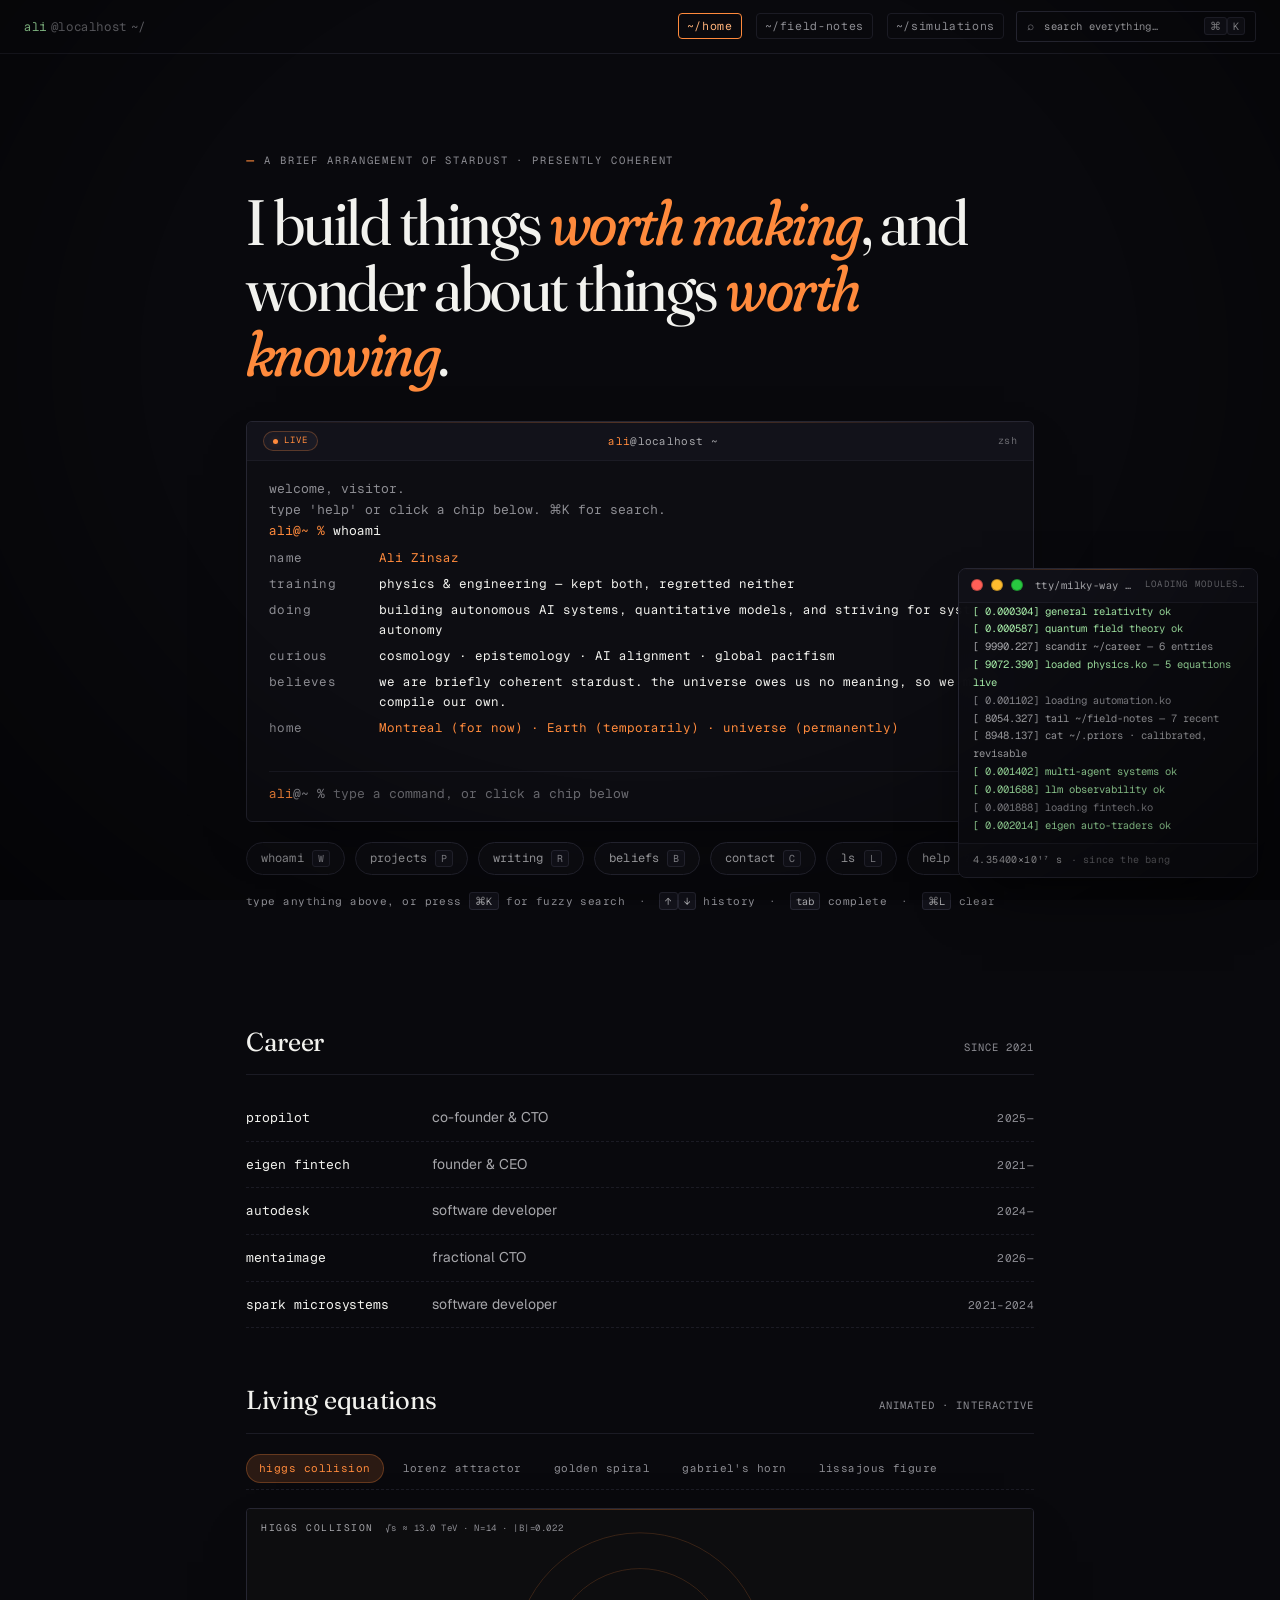
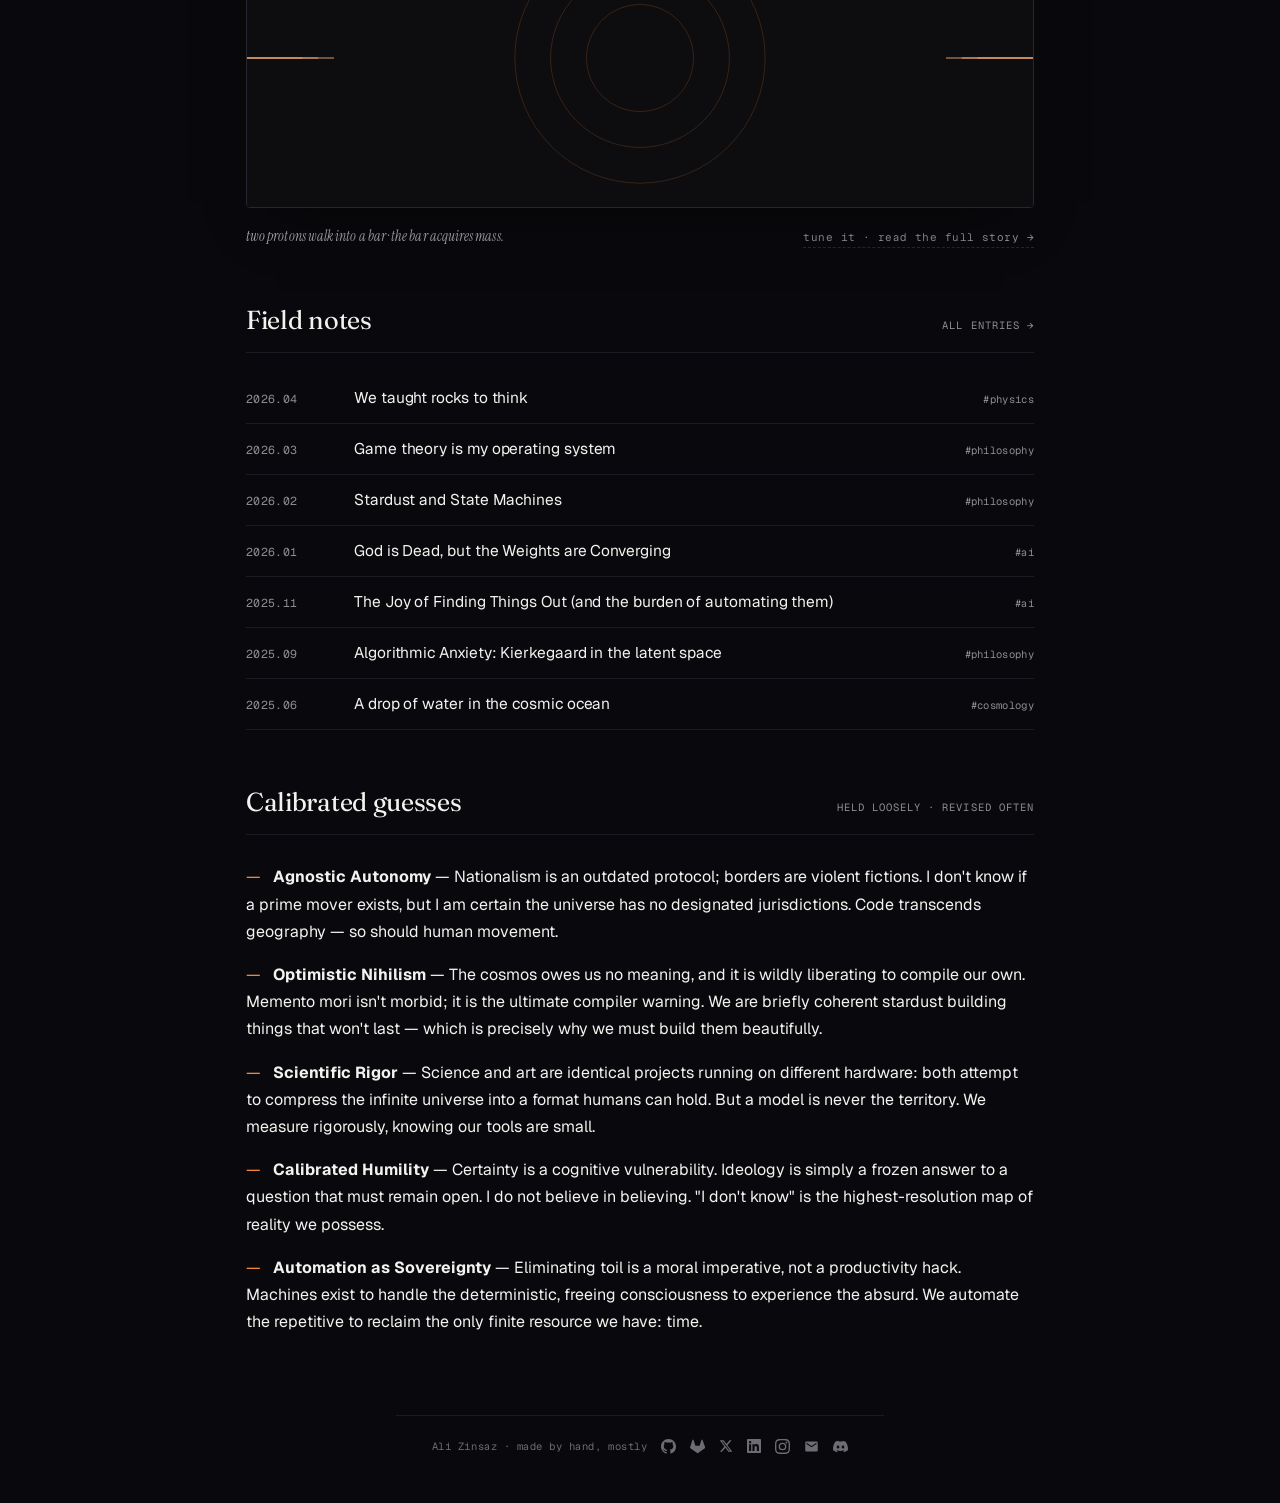
==== commit 5c5e6b96: "Add favicon, consistent nav/footer, simulation sliders, and card thumbnails - Terminal >_ SVG favico" ====
--- a/index.html
+++ b/index.html
@@ -6,6 +6,7 @@
   <title>Ali Zinsaz — in Montreal, of the universe</title>
   <meta name="description" content="Physics & engineering. Building autonomous AI systems, quantitative models, and wondering about the void. Co-founder of ProPilot, founder of Eigen FinTech." />
   <meta name="color-scheme" content="dark" />
+  <link rel="icon" type="image/svg+xml" href="favicon.svg" />
 
   <meta property="og:type" content="website" />
   <meta property="og:title" content="Ali Zinsaz — in Montreal, of the universe" />
@@ -18,6 +19,7 @@
   <link rel="stylesheet" href="css/tokens.css" />
   <link rel="stylesheet" href="css/layout.css" />
   <link rel="stylesheet" href="css/effects.css" />
+  <link rel="stylesheet" href="css/pages.css" />
 </head>
 <body>
 
@@ -31,11 +33,16 @@
 
       <!-- Top strip — brand + ⌘K search only -->
       <header class="topbar">
-        <a class="brand" href="#top" aria-label="home">
-          <span class="brand-dot" aria-hidden="true"></span>
-          Ali
-        </a>
+        <div class="pg-breadcrumb">
+          <span class="pb-host">ali</span><span class="pb-sep">@localhost</span>
+          <span class="pb-sep">~/</span>
+        </div>
         <span class="topbar-spacer"></span>
+        <nav class="pg-worlds" role="list" aria-label="site sections">
+          <a href="index.html" class="active" role="listitem">~/home</a>
+          <a href="field-notes/index.html" role="listitem">~/field-notes</a>
+          <a href="simulations/index.html" role="listitem">~/simulations</a>
+        </nav>
         <button class="topbar-search" id="top-search" aria-label="open search (⌘K)">
           <span class="ts-glyph" aria-hidden="true">⌕</span>
           <span class="ts-label">search everything…</span>
@@ -204,10 +211,9 @@
           <a href="mailto:azinsaz@gmail.com" rel="me" aria-label="Email" title="azinsaz@gmail.com">
             <svg width="15" height="15" viewBox="0 0 24 24" fill="currentColor" aria-hidden="true"><path d="M20 4H4c-1.1 0-2 .9-2 2v12c0 1.1.9 2 2 2h16c1.1 0 2-.9 2-2V6c0-1.1-.9-2-2-2zm0 4-8 5-8-5V6l8 5 8-5v2z"/></svg>
           </a>
-          <span class="foot-discord" title="Discord: azinsaz">
+          <a href="https://discord.com/users/azinsaz" target="_blank" rel="noopener me" aria-label="Discord" title="Discord: azinsaz">
             <svg width="15" height="15" viewBox="0 0 24 24" fill="currentColor" aria-hidden="true"><path d="M20.317 4.37a19.791 19.791 0 0 0-4.885-1.515.074.074 0 0 0-.079.037c-.21.375-.444.864-.608 1.25a18.27 18.27 0 0 0-5.487 0 12.64 12.64 0 0 0-.617-1.25.077.077 0 0 0-.079-.037A19.736 19.736 0 0 0 3.677 4.37a.07.07 0 0 0-.032.027C.533 9.046-.32 13.58.099 18.057c.002.022.015.043.03.056a19.9 19.9 0 0 0 5.993 3.03.078.078 0 0 0 .084-.028c.462-.63.874-1.295 1.226-1.994a.076.076 0 0 0-.041-.106 13.107 13.107 0 0 1-1.872-.892.077.077 0 0 1-.008-.128 10.2 10.2 0 0 0 .372-.292.074.074 0 0 1 .077-.01c3.928 1.793 8.18 1.793 12.062 0a.074.074 0 0 1 .078.01c.12.098.246.198.373.292a.077.077 0 0 1-.006.127 12.299 12.299 0 0 1-1.873.892.077.077 0 0 0-.041.107c.36.698.772 1.362 1.225 1.993a.076.076 0 0 0 .084.028 19.839 19.839 0 0 0 6.002-3.03.077.077 0 0 0 .032-.054c.5-5.177-.838-9.674-3.549-13.66a.061.061 0 0 0-.031-.03zM8.02 15.33c-1.183 0-2.157-1.085-2.157-2.419 0-1.333.956-2.419 2.157-2.419 1.21 0 2.176 1.096 2.157 2.42 0 1.333-.956 2.418-2.157 2.418zm7.975 0c-1.183 0-2.157-1.085-2.157-2.419 0-1.333.955-2.419 2.157-2.419 1.21 0 2.176 1.096 2.157 2.42 0 1.333-.946 2.418-2.157 2.418z"/></svg>
-            azinsaz
-          </span>
+          </a>
         </nav>
       </footer>
     </div>
--- a/css/pages.css
+++ b/css/pages.css
@@ -0,0 +1,528 @@
+/* ─────────────────────────────────────────────────────
+   pages.css — shared shell for ~/ventures, ~/engineering,
+               ~/simulations, ~/field-notes subpages
+───────────────────────────────────────────────────── */
+
+/* ══ Page wrapper ═══════════════════════════════════════ */
+.pg-page {
+  max-width: var(--main-w, 860px);
+  margin: 0 auto;
+  padding: 0 var(--gap-xl) var(--gap-xxl);
+}
+
+/* ══ Nav — breadcrumb + world links ═════════════════════ */
+.pg-nav {
+  display: flex;
+  align-items: center;
+  justify-content: space-between;
+  gap: var(--gap-l);
+  padding: var(--gap-l) 0;
+  border-bottom: 1px solid var(--rule);
+  margin-bottom: var(--gap-xxl);
+}
+
+.pg-breadcrumb {
+  font-family: var(--font-mono);
+  font-size: 0.78rem;
+  color: var(--fg-3);
+  display: flex;
+  align-items: center;
+  gap: 0.3em;
+}
+.pg-breadcrumb .pb-host { color: var(--ok-text); }
+.pg-breadcrumb .pb-sep  { color: var(--fg-4); }
+.pg-breadcrumb .pb-path { color: var(--accent-text); }
+
+.pg-back {
+  font-family: var(--font-mono);
+  font-size: 0.78rem;
+  color: var(--fg-3);
+  text-decoration: none;
+  display: flex;
+  align-items: center;
+  gap: 0.4em;
+  transition: color 0.15s;
+}
+.pg-back:hover { color: var(--fg); }
+
+.pg-worlds {
+  display: flex;
+  gap: var(--gap-m);
+  flex-wrap: wrap;
+}
+.pg-worlds a {
+  font-family: var(--font-mono);
+  font-size: 0.72rem;
+  color: var(--fg-3);
+  text-decoration: none;
+  padding: 3px 8px;
+  border: 1px solid var(--rule);
+  border-radius: 4px;
+  transition: color 0.15s, border-color 0.15s;
+}
+.pg-worlds a:hover { color: var(--fg); border-color: var(--rule-2); }
+.pg-worlds a.active { color: var(--accent-text); border-color: var(--accent); }
+
+.pg-nav-right {
+  display: flex;
+  align-items: center;
+  gap: var(--gap-m);
+  flex-shrink: 0;
+}
+.pg-nav-right .pg-worlds { flex-wrap: nowrap; }
+.pg-nav-right .topbar-search { min-width: 0; width: auto; }
+
+/* ══ Hero ════════════════════════════════════════════════ */
+.pg-hero {
+  margin-bottom: var(--gap-xxl);
+}
+.pg-hero-id {
+  font-family: var(--font-mono);
+  font-size: 0.78rem;
+  color: var(--fg-3);
+  margin-bottom: var(--gap-s);
+  letter-spacing: 0.02em;
+}
+.pg-hero h1 {
+  font-family: var(--font-display);
+  font-size: clamp(1.8rem, 4vw, 2.8rem);
+  font-weight: 500;
+  color: var(--fg);
+  line-height: 1.18;
+  margin-bottom: var(--gap-m);
+}
+.pg-hero .ac { color: var(--accent-text); }
+.pg-hero-lede {
+  font-family: var(--font-serif);
+  font-size: 1.05rem;
+  color: var(--fg-2);
+  line-height: 1.65;
+  max-width: 620px;
+}
+
+/* ══ Section ═════════════════════════════════════════════ */
+.pg-section {
+  margin-bottom: var(--gap-xxl);
+  padding-bottom: var(--gap-xxl);
+  border-bottom: 1px solid var(--rule);
+}
+.pg-section:last-child {
+  border-bottom: none;
+}
+
+.pg-section-meta {
+  display: flex;
+  align-items: center;
+  gap: var(--gap-m);
+  margin-bottom: var(--gap-l);
+}
+.pg-section-slug {
+  font-family: var(--font-mono);
+  font-size: 0.72rem;
+  color: var(--accent-text);
+  background: var(--accent-g);
+  border: 1px solid var(--accent);
+  border-radius: 4px;
+  padding: 2px 8px;
+  letter-spacing: 0.03em;
+}
+.pg-section-role {
+  font-family: var(--font-mono);
+  font-size: 0.72rem;
+  color: var(--fg-3);
+}
+.pg-section-year {
+  font-family: var(--font-mono);
+  font-size: 0.72rem;
+  color: var(--fg-4);
+  margin-left: auto;
+}
+
+.pg-section h2 {
+  font-family: var(--font-display);
+  font-size: clamp(1.3rem, 2.5vw, 1.75rem);
+  font-weight: 500;
+  color: var(--fg);
+  line-height: 1.2;
+  margin-bottom: var(--gap-m);
+}
+
+.pg-section-tagline {
+  font-family: var(--font-serif);
+  font-style: italic;
+  font-size: 1.05rem;
+  color: var(--accent-text);
+  margin-bottom: var(--gap-l);
+}
+
+/* ══ Prose ═══════════════════════════════════════════════ */
+.pg-prose {
+  font-family: var(--font-serif);
+  font-size: 1.04rem;
+  color: var(--fg);
+  line-height: 1.8;
+  max-width: 680px;
+}
+.pg-prose p { margin-bottom: 1.35em; }
+.pg-prose p:last-child { margin-bottom: 0; }
+.pg-prose strong { color: var(--fg); font-weight: 600; }
+.pg-prose em { font-style: italic; color: var(--fg-2); }
+.pg-prose a { color: var(--accent-text); text-decoration: underline; text-decoration-color: var(--accent-d); }
+.pg-prose a:hover { text-decoration-color: var(--accent); }
+.pg-prose code {
+  font-family: var(--font-mono);
+  font-size: 0.88em;
+  color: var(--accent-text);
+  background: var(--accent-g);
+  padding: 1px 5px;
+  border-radius: 3px;
+}
+
+/* ══ Tech stack tags ══════════════════════════════════════ */
+.pg-stack {
+  display: flex;
+  flex-wrap: wrap;
+  gap: var(--gap-xs);
+  margin-top: var(--gap-l);
+}
+.pg-stack-tag {
+  font-family: var(--font-mono);
+  font-size: 0.68rem;
+  color: var(--fg-3);
+  background: var(--bg-1);
+  border: 1px solid var(--rule);
+  border-radius: 3px;
+  padding: 2px 7px;
+  letter-spacing: 0.02em;
+}
+
+/* ══ Status badge ════════════════════════════════════════ */
+.pg-status {
+  display: inline-flex;
+  align-items: center;
+  gap: 6px;
+  font-family: var(--font-mono);
+  font-size: 0.7rem;
+  color: var(--ok-text);
+  background: var(--ok-g);
+  border: 1px solid var(--ok);
+  border-radius: 4px;
+  padding: 3px 10px;
+  margin-top: var(--gap-m);
+}
+.pg-status-dot {
+  width: 5px; height: 5px;
+  border-radius: 50%;
+  background: var(--ok);
+  animation: pulse 2.4s ease-in-out infinite;
+}
+.pg-status.pending {
+  color: var(--accent-text);
+  background: var(--accent-g);
+  border-color: var(--accent);
+}
+.pg-status.pending .pg-status-dot { background: var(--accent); }
+
+/* ══ Essay styles ════════════════════════════════════════ */
+.pg-essay {
+  margin-bottom: calc(var(--gap-xxl) * 1.4);
+  padding-bottom: calc(var(--gap-xxl) * 1.4);
+  border-bottom: 1px solid var(--rule);
+  max-width: 700px;
+}
+.pg-essay:last-child { border-bottom: none; }
+
+.pg-essay-meta {
+  font-family: var(--font-mono);
+  font-size: 0.72rem;
+  color: var(--fg-4);
+  margin-bottom: var(--gap-s);
+  display: flex;
+  gap: var(--gap-m);
+}
+.pg-essay-meta .tag { color: var(--accent-text); }
+
+.pg-essay h2 {
+  font-family: var(--font-display);
+  font-size: clamp(1.2rem, 2.2vw, 1.55rem);
+  font-weight: 500;
+  color: var(--fg);
+  line-height: 1.25;
+  margin-bottom: var(--gap-l);
+}
+
+.pg-essay-body {
+  font-family: var(--font-serif);
+  font-size: 1.06rem;
+  color: var(--fg);
+  line-height: 1.84;
+}
+.pg-essay-body p { margin-bottom: 1.5em; }
+.pg-essay-body p:last-child { margin-bottom: 0; }
+.pg-essay-body strong { color: var(--fg); font-weight: 600; }
+.pg-essay-body em { font-style: italic; color: var(--fg-2); }
+.pg-essay-body blockquote {
+  border-left: 2px solid var(--accent);
+  padding-left: var(--gap-l);
+  margin: var(--gap-xl) 0;
+  color: var(--fg-2);
+  font-style: italic;
+}
+.pg-essay-body code {
+  font-family: var(--font-mono);
+  font-size: 0.88em;
+  color: var(--accent-text);
+  background: var(--accent-g);
+  padding: 1px 5px;
+  border-radius: 3px;
+}
+
+/* ══ Beliefs ═════════════════════════════════════════════ */
+.pg-beliefs {
+  display: flex;
+  flex-direction: column;
+  gap: var(--gap-xl);
+  max-width: 680px;
+}
+.pg-belief h3 {
+  font-family: var(--font-mono);
+  font-size: 0.78rem;
+  color: var(--accent-text);
+  letter-spacing: 0.04em;
+  text-transform: uppercase;
+  margin-bottom: var(--gap-xs);
+}
+.pg-belief p {
+  font-family: var(--font-serif);
+  font-size: 1rem;
+  color: var(--fg-2);
+  line-height: 1.68;
+}
+
+/* ══ Article (dedicated post page) ═══════════════════════ */
+.pg-article {
+  max-width: 720px;
+  margin: 0 auto;
+  padding-top: var(--gap-l);
+}
+.pg-article-meta {
+  font-family: var(--font-mono);
+  font-size: 0.78rem;
+  color: var(--fg-4);
+  display: flex;
+  gap: var(--gap-m);
+  margin-bottom: var(--gap-m);
+  letter-spacing: 0.02em;
+}
+.pg-article-meta .tag { color: var(--accent-text); }
+.pg-article-h1 {
+  font-family: var(--font-display);
+  font-size: clamp(2rem, 4.5vw, 2.8rem);
+  font-weight: 500;
+  color: var(--fg);
+  line-height: 1.15;
+  letter-spacing: -0.01em;
+  margin-bottom: var(--gap-xl);
+}
+.pg-article-lede {
+  font-family: var(--font-serif);
+  font-style: italic;
+  font-size: 1.15rem;
+  color: var(--fg-2);
+  line-height: 1.55;
+  margin-bottom: var(--gap-xl);
+  padding-bottom: var(--gap-l);
+  border-bottom: 1px solid var(--rule);
+}
+.pg-article-body {
+  font-family: var(--font-serif);
+  font-size: 1.08rem;
+  color: var(--fg);
+  line-height: 1.85;
+}
+.pg-article-body p { margin-bottom: 1.5em; }
+.pg-article-body p:last-child { margin-bottom: 0; }
+.pg-article-body strong { color: var(--fg); font-weight: 600; }
+.pg-article-body em { font-style: italic; color: var(--fg-2); }
+.pg-article-body blockquote {
+  border-left: 2px solid var(--accent);
+  padding-left: var(--gap-l);
+  margin: var(--gap-xl) 0;
+  color: var(--fg-2);
+  font-style: italic;
+}
+.pg-article-body code {
+  font-family: var(--font-mono);
+  font-size: 0.88em;
+  color: var(--accent-text);
+  background: var(--accent-g);
+  padding: 1px 5px;
+  border-radius: 3px;
+}
+.pg-article-body h2 {
+  font-family: var(--font-display);
+  font-size: 1.4rem;
+  font-weight: 500;
+  color: var(--fg);
+  margin: 2em 0 0.6em;
+  letter-spacing: -0.005em;
+}
+.pg-article-nav {
+  max-width: 720px;
+  margin: var(--gap-xxl) auto 0;
+  padding-top: var(--gap-l);
+  border-top: 1px solid var(--rule);
+  display: flex;
+  justify-content: space-between;
+  font-family: var(--font-mono);
+  font-size: 0.78rem;
+}
+.pg-article-nav a {
+  color: var(--fg-3);
+  text-decoration: none;
+  transition: color 0.15s;
+}
+.pg-article-nav a:hover { color: var(--accent-text); }
+
+/* ══ Blog index — post cards ═════════════════════════════ */
+.pg-postlist {
+  display: flex;
+  flex-direction: column;
+  gap: 0;
+  max-width: 720px;
+  margin: 0 auto;
+}
+.pg-postcard {
+  display: block;
+  padding: var(--gap-xl) 0;
+  border-bottom: 1px solid var(--rule);
+  text-decoration: none;
+  transition: padding-left 0.2s var(--ease);
+  position: relative;
+}
+.pg-postcard:first-child { padding-top: 0; }
+.pg-postcard:last-child { border-bottom: none; }
+.pg-postcard:hover { padding-left: 8px; }
+.pg-postcard:hover .pg-postcard-h { color: var(--accent-text); }
+.pg-postcard:hover .pg-postcard-arrow { transform: translateX(4px); color: var(--accent); }
+
+.pg-postcard-meta {
+  font-family: var(--font-mono);
+  font-size: 0.72rem;
+  color: var(--fg-4);
+  margin-bottom: var(--gap-xs);
+  display: flex;
+  gap: var(--gap-m);
+  letter-spacing: 0.03em;
+}
+.pg-postcard-meta .tag { color: var(--accent-text); }
+
+.pg-postcard-h {
+  font-family: var(--font-display);
+  font-size: clamp(1.25rem, 2.4vw, 1.6rem);
+  font-weight: 500;
+  color: var(--fg);
+  line-height: 1.25;
+  margin-bottom: var(--gap-s);
+  transition: color 0.15s;
+}
+.pg-postcard-excerpt {
+  font-family: var(--font-serif);
+  font-size: 1rem;
+  color: var(--fg-2);
+  line-height: 1.6;
+  max-width: 620px;
+}
+.pg-postcard-arrow {
+  display: inline-block;
+  font-family: var(--font-mono);
+  font-size: 0.85rem;
+  color: var(--fg-3);
+  margin-top: var(--gap-s);
+  transition: transform 0.2s var(--ease), color 0.15s;
+}
+
+/* ══ Sim grid ════════════════════════════════════════════ */
+.pg-simgrid {
+  display: grid;
+  grid-template-columns: repeat(auto-fill, minmax(280px, 1fr));
+  gap: var(--gap-l);
+  max-width: 920px;
+  margin: 0 auto;
+}
+.pg-simcard {
+  display: block;
+  padding: var(--gap-l);
+  background: var(--bg-1);
+  border: 1px solid var(--rule);
+  border-radius: 6px;
+  text-decoration: none;
+  transition: border-color 0.18s, transform 0.18s var(--ease), background 0.18s;
+}
+.pg-simcard:hover {
+  border-color: var(--accent-d);
+  background: var(--bg-2);
+  transform: translateY(-2px);
+}
+.pg-simcard:hover .pg-simcard-h { color: var(--accent-text); }
+.pg-simcard-eq {
+  font-family: var(--font-mono);
+  font-size: 0.72rem;
+  color: var(--accent-text);
+  background: var(--accent-g);
+  border: 1px solid var(--accent-d);
+  border-radius: 3px;
+  padding: 3px 8px;
+  display: inline-block;
+  margin-bottom: var(--gap-m);
+}
+.pg-simcard-h {
+  font-family: var(--font-display);
+  font-size: 1.3rem;
+  font-weight: 500;
+  color: var(--fg);
+  line-height: 1.2;
+  margin-bottom: var(--gap-xs);
+  transition: color 0.15s;
+}
+.pg-simcard-blurb {
+  font-family: var(--font-serif);
+  font-size: 0.95rem;
+  color: var(--fg-2);
+  line-height: 1.55;
+}
+.pg-simcard-canvas {
+  display: block;
+  width: 100%;
+  height: 140px;
+  border-radius: 3px;
+  margin-bottom: var(--gap-m);
+  background: radial-gradient(ellipse at 50% 70%, color-mix(in srgb, var(--bg-1) 92%, var(--accent) 8%) 0%, var(--bg-1) 55%, var(--bg) 100%);
+  border: 1px solid var(--rule);
+  pointer-events: none;
+}
+
+/* ══ Footer ══════════════════════════════════════════════ */
+.pg-footer {
+  margin-top: var(--gap-xxl);
+  padding-top: var(--gap-l);
+  border-top: 1px solid var(--rule);
+  display: flex;
+  justify-content: space-between;
+  align-items: center;
+  gap: var(--gap-l);
+  font-family: var(--font-mono);
+  font-size: 0.72rem;
+  color: var(--fg-4);
+}
+.pg-footer a { color: var(--fg-3); text-decoration: none; }
+.pg-footer a:hover { color: var(--fg); }
+.pg-footer-links { display: flex; gap: var(--gap-m); }
+
+/* ══ Responsive ══════════════════════════════════════════ */
+@media (max-width: 600px) {
+  .pg-page { padding: 0 var(--gap-l) var(--gap-xxl); }
+  .pg-nav { flex-direction: column; align-items: flex-start; gap: var(--gap-s); }
+  .pg-worlds { gap: var(--gap-xs); }
+  .pg-footer { flex-direction: column; align-items: flex-start; }
+}
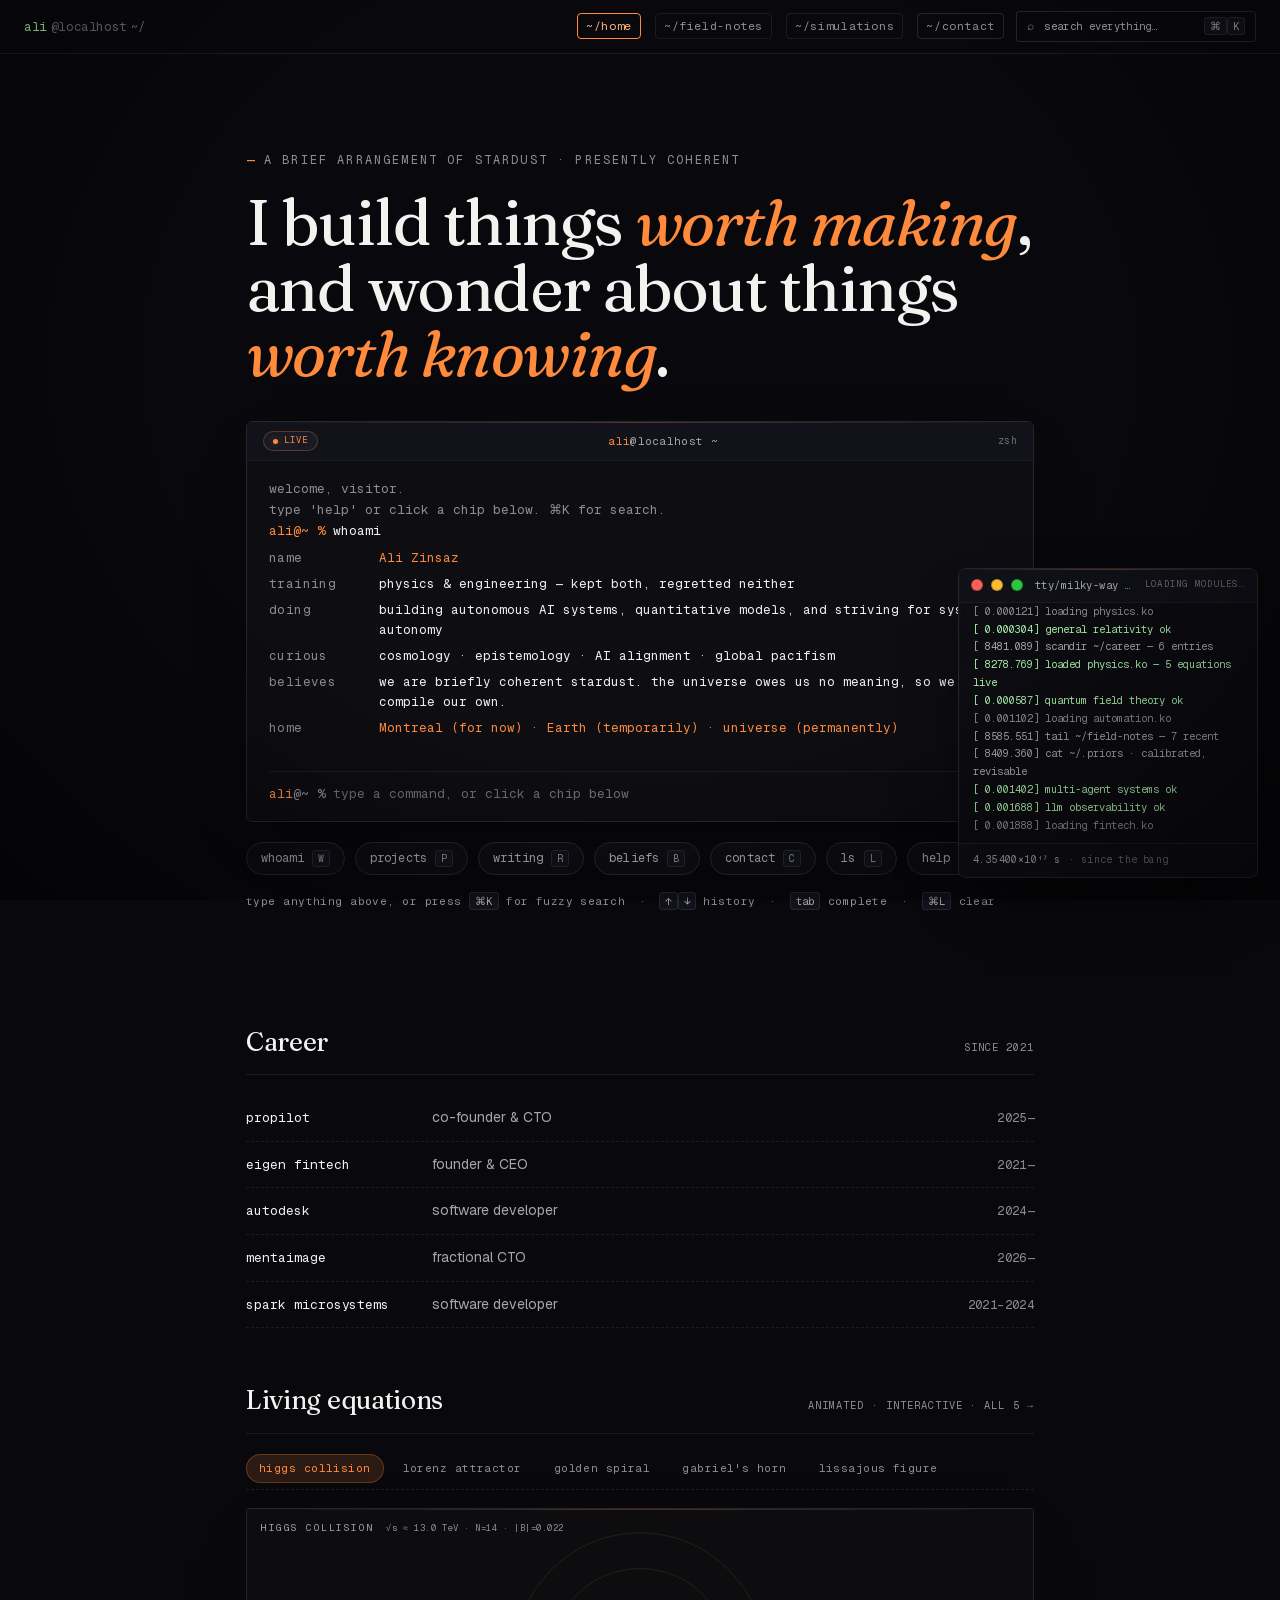
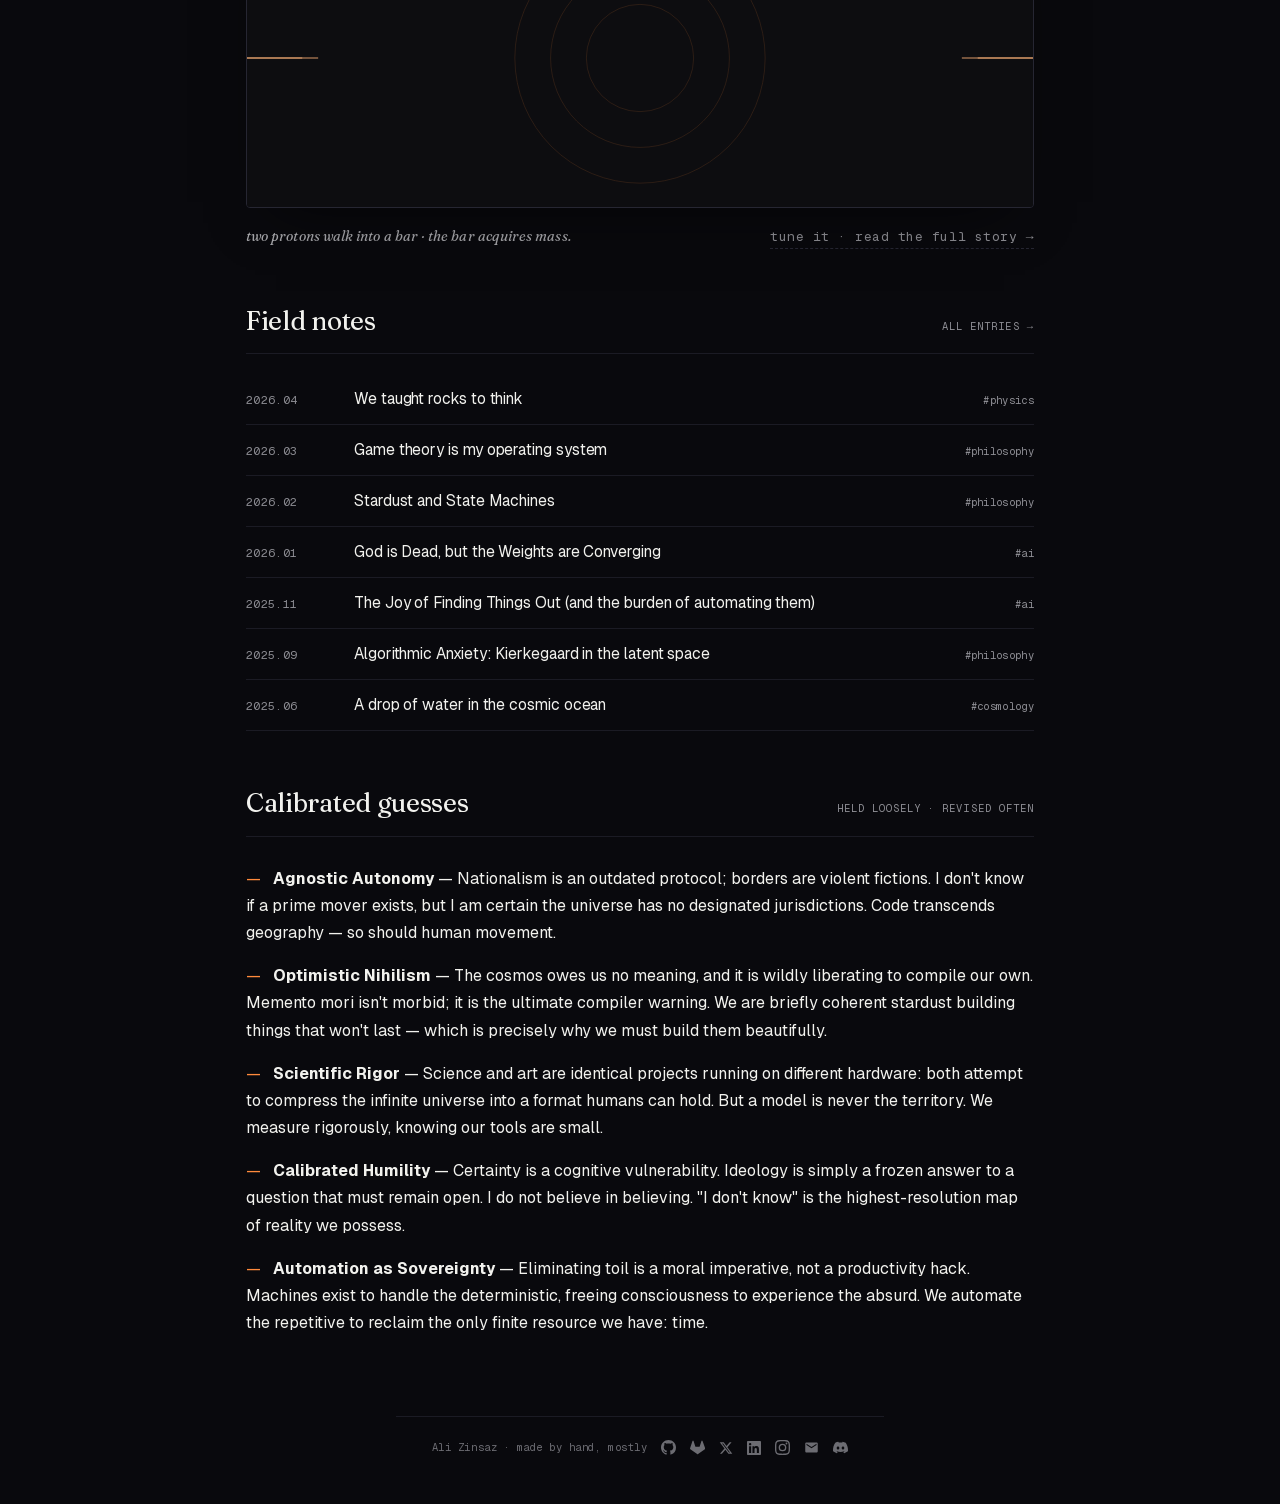
==== commit d370df32: "SEO + AI agent optimization: meta, JSON-LD, llms.txt, mobile UX - Per-page meta upgrade: canonical, " ====
--- a/index.html
+++ b/index.html
@@ -7,19 +7,114 @@
   <meta name="description" content="Physics & engineering. Building autonomous AI systems, quantitative models, and wondering about the void. Co-founder of ProPilot, founder of Eigen FinTech." />
   <meta name="color-scheme" content="dark" />
   <link rel="icon" type="image/svg+xml" href="favicon.svg" />
+  <link rel="apple-touch-icon" sizes="180x180" href="/apple-touch-icon.png" />
+  <link rel="manifest" href="/site.webmanifest" />
+  <meta name="theme-color" content="#09090d" />
+
+  <link rel="canonical" href="https://alizinsaz.com/" />
+  <link rel="alternate" type="text/markdown" title="LLM-friendly site index" href="/llms.txt" />
+  <link rel="alternate" type="text/markdown" title="LLM-friendly full content" href="/llms-full.txt" />
+  <link rel="alternate" type="application/rss+xml" title="Ali Zinsaz — Field Notes (RSS)" href="/feed.xml" />
+  <link rel="me" href="https://github.com/azinsaz" />
+  <link rel="me" href="https://x.com/azinsaz" />
+  <link rel="me" href="https://www.linkedin.com/in/ali-zinsaz/" />
+  <link rel="me" href="mailto:azinsaz@gmail.com" />
 
   <meta property="og:type" content="website" />
   <meta property="og:title" content="Ali Zinsaz — in Montreal, of the universe" />
   <meta property="og:description" content="Physics & engineering. Co-founder of ProPilot · Founder of Eigen · Builder by compulsion." />
-
-  <link rel="preconnect" href="https://fonts.googleapis.com">
-  <link rel="preconnect" href="https://fonts.gstatic.com" crossorigin>
-  <link href="https://fonts.googleapis.com/css?family=Fraunces:400,500,600,400italic|Instrument+Serif:400,400italic|Geist:400,500,600,700|Geist+Mono:400,500,600&display=swap" rel="stylesheet">
+  <meta property="og:url" content="https://alizinsaz.com/" />
+  <meta property="og:image" content="https://alizinsaz.com/og-default.png" />
+  <meta property="og:image:width" content="1200" />
+  <meta property="og:image:height" content="630" />
+  <meta property="og:site_name" content="Ali Zinsaz" />
+  <meta property="og:locale" content="en_US" />
+
+  <meta name="twitter:card" content="summary_large_image" />
+  <meta name="twitter:title" content="Ali Zinsaz — in Montreal, of the universe" />
+  <meta name="twitter:description" content="Physics & engineering. Co-founder of ProPilot · Founder of Eigen · Builder by compulsion." />
+  <meta name="twitter:image" content="https://alizinsaz.com/og-default.png" />
+  <link rel="stylesheet" href="css/fonts.css">
 
   <link rel="stylesheet" href="css/tokens.css" />
   <link rel="stylesheet" href="css/layout.css" />
   <link rel="stylesheet" href="css/effects.css" />
   <link rel="stylesheet" href="css/pages.css" />
+
+  <script type="application/ld+json">
+  [
+    {
+      "@context": "https://schema.org",
+      "@type": "Person",
+      "@id": "https://alizinsaz.com/#person",
+      "name": "Ali Zinsaz",
+      "givenName": "Ali",
+      "familyName": "Zinsaz",
+      "url": "https://alizinsaz.com/",
+      "image": "https://alizinsaz.com/og-default.png",
+      "description": "Physics-and-engineering builder. Co-founder & CTO of ProPilot, founder of Eigen FinTech. Writes essays on philosophy, AI, physics, and cosmology.",
+      "jobTitle": "Co-founder & CTO",
+      "email": "azinsaz@gmail.com",
+      "homeLocation": { "@type": "Place", "name": "Montreal, Canada" },
+      "worksFor": [
+        { "@type": "Organization", "name": "ProPilot", "url": "https://propilot.tech" },
+        { "@type": "Organization", "name": "Eigen FinTech", "url": "https://eigenfintech.com" },
+        { "@type": "Organization", "name": "Autodesk", "url": "https://autodesk.com" },
+        { "@type": "Organization", "name": "Mentaimage", "url": "https://mentaimage.com" }
+      ],
+      "knowsAbout": [
+        "physics",
+        "quantum mechanics",
+        "artificial intelligence",
+        "machine learning",
+        "large language models",
+        "retrieval-augmented generation",
+        "quantitative trading",
+        "philosophy",
+        "cosmology",
+        "game theory",
+        "automation"
+      ],
+      "knowsLanguage": ["en", "fa"],
+      "sameAs": [
+        "https://github.com/azinsaz",
+        "https://gitlab.com/azinsaz",
+        "https://x.com/azinsaz",
+        "https://www.linkedin.com/in/ali-zinsaz/",
+        "https://www.instagram.com/ali_zinsaz"
+      ]
+    },
+    {
+      "@context": "https://schema.org",
+      "@type": "WebSite",
+      "@id": "https://alizinsaz.com/#website",
+      "url": "https://alizinsaz.com/",
+      "name": "Ali Zinsaz",
+      "description": "Physics & engineering. Building autonomous AI systems, quantitative models, and wondering about the void.",
+      "inLanguage": "en",
+      "author": { "@id": "https://alizinsaz.com/#person" },
+      "publisher": { "@id": "https://alizinsaz.com/#person" }
+    },
+    {
+      "@context": "https://schema.org",
+      "@type": "Blog",
+      "@id": "https://alizinsaz.com/#blog",
+      "url": "https://alizinsaz.com/field-notes/",
+      "name": "Field Notes — Ali Zinsaz",
+      "description": "Essays on philosophy, AI, physics, and cosmology.",
+      "author": { "@id": "https://alizinsaz.com/#person" },
+      "blogPost": [
+        { "@type": "BlogPosting", "headline": "We taught rocks to think",                                "url": "https://alizinsaz.com/field-notes/rocks-that-think",         "datePublished": "2026-04-01" },
+        { "@type": "BlogPosting", "headline": "Game theory is my operating system",                     "url": "https://alizinsaz.com/field-notes/game-theory-os",           "datePublished": "2026-03-01" },
+        { "@type": "BlogPosting", "headline": "Stardust and State Machines",                            "url": "https://alizinsaz.com/field-notes/stardust-state-machines", "datePublished": "2026-02-01" },
+        { "@type": "BlogPosting", "headline": "God is Dead, but the Weights are Converging",            "url": "https://alizinsaz.com/field-notes/weights-converging",       "datePublished": "2026-01-01" },
+        { "@type": "BlogPosting", "headline": "The Joy of Finding Things Out",                          "url": "https://alizinsaz.com/field-notes/joy-of-finding-out",       "datePublished": "2025-11-01" },
+        { "@type": "BlogPosting", "headline": "Algorithmic Anxiety: Kierkegaard in the latent space",   "url": "https://alizinsaz.com/field-notes/algorithmic-anxiety",      "datePublished": "2025-09-01" },
+        { "@type": "BlogPosting", "headline": "A drop of water in the cosmic ocean",                    "url": "https://alizinsaz.com/field-notes/cosmic-ocean",             "datePublished": "2025-06-01" }
+      ]
+    }
+  ]
+  </script>
 </head>
 <body>
 
@@ -39,9 +134,10 @@
         </div>
         <span class="topbar-spacer"></span>
         <nav class="pg-worlds" role="list" aria-label="site sections">
-          <a href="index.html" class="active" role="listitem">~/home</a>
-          <a href="field-notes/index.html" role="listitem">~/field-notes</a>
-          <a href="simulations/index.html" role="listitem">~/simulations</a>
+          <a href="/" class="active" role="listitem">~/home</a>
+          <a href="/field-notes/" role="listitem">~/field-notes</a>
+          <a href="/simulations/" role="listitem">~/simulations</a>
+          <a href="mailto:azinsaz@gmail.com" role="listitem" class="pg-worlds-contact">~/contact</a>
         </nav>
         <button class="topbar-search" id="top-search" aria-label="open search (⌘K)">
           <span class="ts-glyph" aria-hidden="true">⌕</span>
@@ -144,7 +240,7 @@
           <section class="sec sec-exp" id="experiments" data-section="experiments">
             <div class="sec-hd">
               <h2>Living equations</h2>
-              <div class="sec-meta">animated · interactive</div>
+              <div class="sec-meta">animated · interactive · <a href="/simulations/">all 5 →</a></div>
             </div>
 
             <div class="exp">
@@ -160,7 +256,7 @@
 
               <div class="exp-foot">
                 <p class="exp-cap" id="exp-cap"></p>
-                <a class="exp-more" id="exp-more" href="simulations/index.html">tune it · read the full story →</a>
+                <a class="exp-more" id="exp-more" href="/simulations/higgs">tune it · read the full story →</a>
               </div>
             </div>
           </section>
@@ -168,7 +264,7 @@
           <section class="sec" id="writing" data-section="writing">
             <div class="sec-hd">
               <h2>Field notes</h2>
-              <div class="sec-meta"><a href="field-notes/index.html">all entries →</a></div>
+              <div class="sec-meta"><a href="/field-notes/">all entries →</a></div>
             </div>
             <div id="below-essays"></div>
           </section>
--- a/css/fonts.css
+++ b/css/fonts.css
@@ -0,0 +1,222 @@
+/* fonts.css — self-hosted Google Fonts (woff2). Latin subset only.
+   Source: fonts.googleapis.com (Fraunces, Geist, Geist Mono). */
+
+/* Fraunces 400 italic — latin-ext */
+@font-face {
+  font-family: 'Fraunces';
+  font-style: italic;
+  font-weight: 400;
+  font-display: swap;
+  src: url('fonts/fraunces-400-italic-latinext.woff2') format('woff2');
+  unicode-range: U+0100-02BA, U+02BD-02C5, U+02C7-02CC, U+02CE-02D7, U+02DD-02FF, U+0304, U+0308, U+0329, U+1D00-1DBF, U+1E00-1E9F, U+1EF2-1EFF, U+2020, U+20A0-20AB, U+20AD-20C0, U+2113, U+2C60-2C7F, U+A720-A7FF;
+}
+
+/* Fraunces 400 italic — latin */
+@font-face {
+  font-family: 'Fraunces';
+  font-style: italic;
+  font-weight: 400;
+  font-display: swap;
+  src: url('fonts/fraunces-400-italic-latin.woff2') format('woff2');
+  unicode-range: U+0000-00FF, U+0131, U+0152-0153, U+02BB-02BC, U+02C6, U+02DA, U+02DC, U+0304, U+0308, U+0329, U+2000-206F, U+20AC, U+2122, U+2191, U+2193, U+2212, U+2215, U+FEFF, U+FFFD;
+}
+
+/* Fraunces 400 normal — latin-ext */
+@font-face {
+  font-family: 'Fraunces';
+  font-style: normal;
+  font-weight: 400;
+  font-display: swap;
+  src: url('fonts/fraunces-400-normal-latinext.woff2') format('woff2');
+  unicode-range: U+0100-02BA, U+02BD-02C5, U+02C7-02CC, U+02CE-02D7, U+02DD-02FF, U+0304, U+0308, U+0329, U+1D00-1DBF, U+1E00-1E9F, U+1EF2-1EFF, U+2020, U+20A0-20AB, U+20AD-20C0, U+2113, U+2C60-2C7F, U+A720-A7FF;
+}
+
+/* Fraunces 400 normal — latin */
+@font-face {
+  font-family: 'Fraunces';
+  font-style: normal;
+  font-weight: 400;
+  font-display: swap;
+  src: url('fonts/fraunces-400-normal-latin.woff2') format('woff2');
+  unicode-range: U+0000-00FF, U+0131, U+0152-0153, U+02BB-02BC, U+02C6, U+02DA, U+02DC, U+0304, U+0308, U+0329, U+2000-206F, U+20AC, U+2122, U+2191, U+2193, U+2212, U+2215, U+FEFF, U+FFFD;
+}
+
+/* Fraunces 500 normal — latin-ext */
+@font-face {
+  font-family: 'Fraunces';
+  font-style: normal;
+  font-weight: 500;
+  font-display: swap;
+  src: url('fonts/fraunces-500-normal-latinext.woff2') format('woff2');
+  unicode-range: U+0100-02BA, U+02BD-02C5, U+02C7-02CC, U+02CE-02D7, U+02DD-02FF, U+0304, U+0308, U+0329, U+1D00-1DBF, U+1E00-1E9F, U+1EF2-1EFF, U+2020, U+20A0-20AB, U+20AD-20C0, U+2113, U+2C60-2C7F, U+A720-A7FF;
+}
+
+/* Fraunces 500 normal — latin */
+@font-face {
+  font-family: 'Fraunces';
+  font-style: normal;
+  font-weight: 500;
+  font-display: swap;
+  src: url('fonts/fraunces-500-normal-latin.woff2') format('woff2');
+  unicode-range: U+0000-00FF, U+0131, U+0152-0153, U+02BB-02BC, U+02C6, U+02DA, U+02DC, U+0304, U+0308, U+0329, U+2000-206F, U+20AC, U+2122, U+2191, U+2193, U+2212, U+2215, U+FEFF, U+FFFD;
+}
+
+/* Fraunces 600 normal — latin-ext */
+@font-face {
+  font-family: 'Fraunces';
+  font-style: normal;
+  font-weight: 600;
+  font-display: swap;
+  src: url('fonts/fraunces-600-normal-latinext.woff2') format('woff2');
+  unicode-range: U+0100-02BA, U+02BD-02C5, U+02C7-02CC, U+02CE-02D7, U+02DD-02FF, U+0304, U+0308, U+0329, U+1D00-1DBF, U+1E00-1E9F, U+1EF2-1EFF, U+2020, U+20A0-20AB, U+20AD-20C0, U+2113, U+2C60-2C7F, U+A720-A7FF;
+}
+
+/* Fraunces 600 normal — latin */
+@font-face {
+  font-family: 'Fraunces';
+  font-style: normal;
+  font-weight: 600;
+  font-display: swap;
+  src: url('fonts/fraunces-600-normal-latin.woff2') format('woff2');
+  unicode-range: U+0000-00FF, U+0131, U+0152-0153, U+02BB-02BC, U+02C6, U+02DA, U+02DC, U+0304, U+0308, U+0329, U+2000-206F, U+20AC, U+2122, U+2191, U+2193, U+2212, U+2215, U+FEFF, U+FFFD;
+}
+
+/* Geist 400 normal — latin-ext */
+@font-face {
+  font-family: 'Geist';
+  font-style: normal;
+  font-weight: 400;
+  font-display: swap;
+  src: url('fonts/geist-400-normal-latinext.woff2') format('woff2');
+  unicode-range: U+0100-02BA, U+02BD-02C5, U+02C7-02CC, U+02CE-02D7, U+02DD-02FF, U+0304, U+0308, U+0329, U+1D00-1DBF, U+1E00-1E9F, U+1EF2-1EFF, U+2020, U+20A0-20AB, U+20AD-20C0, U+2113, U+2C60-2C7F, U+A720-A7FF;
+}
+
+/* Geist 400 normal — latin */
+@font-face {
+  font-family: 'Geist';
+  font-style: normal;
+  font-weight: 400;
+  font-display: swap;
+  src: url('fonts/geist-400-normal-latin.woff2') format('woff2');
+  unicode-range: U+0000-00FF, U+0131, U+0152-0153, U+02BB-02BC, U+02C6, U+02DA, U+02DC, U+0304, U+0308, U+0329, U+2000-206F, U+20AC, U+2122, U+2191, U+2193, U+2212, U+2215, U+FEFF, U+FFFD;
+}
+
+/* Geist 500 normal — latin-ext */
+@font-face {
+  font-family: 'Geist';
+  font-style: normal;
+  font-weight: 500;
+  font-display: swap;
+  src: url('fonts/geist-500-normal-latinext.woff2') format('woff2');
+  unicode-range: U+0100-02BA, U+02BD-02C5, U+02C7-02CC, U+02CE-02D7, U+02DD-02FF, U+0304, U+0308, U+0329, U+1D00-1DBF, U+1E00-1E9F, U+1EF2-1EFF, U+2020, U+20A0-20AB, U+20AD-20C0, U+2113, U+2C60-2C7F, U+A720-A7FF;
+}
+
+/* Geist 500 normal — latin */
+@font-face {
+  font-family: 'Geist';
+  font-style: normal;
+  font-weight: 500;
+  font-display: swap;
+  src: url('fonts/geist-500-normal-latin.woff2') format('woff2');
+  unicode-range: U+0000-00FF, U+0131, U+0152-0153, U+02BB-02BC, U+02C6, U+02DA, U+02DC, U+0304, U+0308, U+0329, U+2000-206F, U+20AC, U+2122, U+2191, U+2193, U+2212, U+2215, U+FEFF, U+FFFD;
+}
+
+/* Geist 600 normal — latin-ext */
+@font-face {
+  font-family: 'Geist';
+  font-style: normal;
+  font-weight: 600;
+  font-display: swap;
+  src: url('fonts/geist-600-normal-latinext.woff2') format('woff2');
+  unicode-range: U+0100-02BA, U+02BD-02C5, U+02C7-02CC, U+02CE-02D7, U+02DD-02FF, U+0304, U+0308, U+0329, U+1D00-1DBF, U+1E00-1E9F, U+1EF2-1EFF, U+2020, U+20A0-20AB, U+20AD-20C0, U+2113, U+2C60-2C7F, U+A720-A7FF;
+}
+
+/* Geist 600 normal — latin */
+@font-face {
+  font-family: 'Geist';
+  font-style: normal;
+  font-weight: 600;
+  font-display: swap;
+  src: url('fonts/geist-600-normal-latin.woff2') format('woff2');
+  unicode-range: U+0000-00FF, U+0131, U+0152-0153, U+02BB-02BC, U+02C6, U+02DA, U+02DC, U+0304, U+0308, U+0329, U+2000-206F, U+20AC, U+2122, U+2191, U+2193, U+2212, U+2215, U+FEFF, U+FFFD;
+}
+
+/* Geist 700 normal — latin-ext */
+@font-face {
+  font-family: 'Geist';
+  font-style: normal;
+  font-weight: 700;
+  font-display: swap;
+  src: url('fonts/geist-700-normal-latinext.woff2') format('woff2');
+  unicode-range: U+0100-02BA, U+02BD-02C5, U+02C7-02CC, U+02CE-02D7, U+02DD-02FF, U+0304, U+0308, U+0329, U+1D00-1DBF, U+1E00-1E9F, U+1EF2-1EFF, U+2020, U+20A0-20AB, U+20AD-20C0, U+2113, U+2C60-2C7F, U+A720-A7FF;
+}
+
+/* Geist 700 normal — latin */
+@font-face {
+  font-family: 'Geist';
+  font-style: normal;
+  font-weight: 700;
+  font-display: swap;
+  src: url('fonts/geist-700-normal-latin.woff2') format('woff2');
+  unicode-range: U+0000-00FF, U+0131, U+0152-0153, U+02BB-02BC, U+02C6, U+02DA, U+02DC, U+0304, U+0308, U+0329, U+2000-206F, U+20AC, U+2122, U+2191, U+2193, U+2212, U+2215, U+FEFF, U+FFFD;
+}
+
+/* Geist Mono 400 normal — latin-ext */
+@font-face {
+  font-family: 'Geist Mono';
+  font-style: normal;
+  font-weight: 400;
+  font-display: swap;
+  src: url('fonts/geist-mono-400-normal-latinext.woff2') format('woff2');
+  unicode-range: U+0100-02BA, U+02BD-02C5, U+02C7-02CC, U+02CE-02D7, U+02DD-02FF, U+0304, U+0308, U+0329, U+1D00-1DBF, U+1E00-1E9F, U+1EF2-1EFF, U+2020, U+20A0-20AB, U+20AD-20C0, U+2113, U+2C60-2C7F, U+A720-A7FF;
+}
+
+/* Geist Mono 400 normal — latin */
+@font-face {
+  font-family: 'Geist Mono';
+  font-style: normal;
+  font-weight: 400;
+  font-display: swap;
+  src: url('fonts/geist-mono-400-normal-latin.woff2') format('woff2');
+  unicode-range: U+0000-00FF, U+0131, U+0152-0153, U+02BB-02BC, U+02C6, U+02DA, U+02DC, U+0304, U+0308, U+0329, U+2000-206F, U+20AC, U+2122, U+2191, U+2193, U+2212, U+2215, U+FEFF, U+FFFD;
+}
+
+/* Geist Mono 500 normal — latin-ext */
+@font-face {
+  font-family: 'Geist Mono';
+  font-style: normal;
+  font-weight: 500;
+  font-display: swap;
+  src: url('fonts/geist-mono-500-normal-latinext.woff2') format('woff2');
+  unicode-range: U+0100-02BA, U+02BD-02C5, U+02C7-02CC, U+02CE-02D7, U+02DD-02FF, U+0304, U+0308, U+0329, U+1D00-1DBF, U+1E00-1E9F, U+1EF2-1EFF, U+2020, U+20A0-20AB, U+20AD-20C0, U+2113, U+2C60-2C7F, U+A720-A7FF;
+}
+
+/* Geist Mono 500 normal — latin */
+@font-face {
+  font-family: 'Geist Mono';
+  font-style: normal;
+  font-weight: 500;
+  font-display: swap;
+  src: url('fonts/geist-mono-500-normal-latin.woff2') format('woff2');
+  unicode-range: U+0000-00FF, U+0131, U+0152-0153, U+02BB-02BC, U+02C6, U+02DA, U+02DC, U+0304, U+0308, U+0329, U+2000-206F, U+20AC, U+2122, U+2191, U+2193, U+2212, U+2215, U+FEFF, U+FFFD;
+}
+
+/* Geist Mono 600 normal — latin-ext */
+@font-face {
+  font-family: 'Geist Mono';
+  font-style: normal;
+  font-weight: 600;
+  font-display: swap;
+  src: url('fonts/geist-mono-600-normal-latinext.woff2') format('woff2');
+  unicode-range: U+0100-02BA, U+02BD-02C5, U+02C7-02CC, U+02CE-02D7, U+02DD-02FF, U+0304, U+0308, U+0329, U+1D00-1DBF, U+1E00-1E9F, U+1EF2-1EFF, U+2020, U+20A0-20AB, U+20AD-20C0, U+2113, U+2C60-2C7F, U+A720-A7FF;
+}
+
+/* Geist Mono 600 normal — latin */
+@font-face {
+  font-family: 'Geist Mono';
+  font-style: normal;
+  font-weight: 600;
+  font-display: swap;
+  src: url('fonts/geist-mono-600-normal-latin.woff2') format('woff2');
+  unicode-range: U+0000-00FF, U+0131, U+0152-0153, U+02BB-02BC, U+02C6, U+02DA, U+02DC, U+0304, U+0308, U+0329, U+2000-206F, U+20AC, U+2122, U+2191, U+2193, U+2212, U+2215, U+FEFF, U+FFFD;
+}
--- a/css/tokens.css
+++ b/css/tokens.css
@@ -46,8 +46,8 @@
 
   /* Fonts */
   --font-ui:      'Geist', -apple-system, BlinkMacSystemFont, "Segoe UI", sans-serif;
-  --font-display: 'Fraunces', 'Instrument Serif', Georgia, serif;
-  --font-serif:   'Instrument Serif', Georgia, serif;
+  --font-display: 'Fraunces', Georgia, serif;
+  --font-serif:   'Fraunces', Georgia, serif;
   --font-mono:    'Geist Mono', ui-monospace, "SF Mono", Menlo, Consolas, monospace;
 
   /* Easing + motion */
@@ -66,6 +66,12 @@
   --sb-w:    280px;
   --main-w:  860px;
   --content-w: 860px;
+
+  /* Type scale */
+  --fs-xxs: 11px;   /* terminal HUD chrome only */
+  --fs-xs:  12px;   /* eyebrow labels, dates, tag chips */
+  --fs-sm:  13px;   /* secondary content labels, callouts */
+  --fs-md:  16px;   /* body — matches default */
 }
 
 /* ── Reset ─────────────────────────────────────── */
@@ -85,7 +91,7 @@
   background: var(--bg);
   color: var(--fg);
   font-family: var(--font-ui);
-  font-size: 15px;
+  font-size: 16px;
   line-height: 1.55;
   -webkit-font-smoothing: antialiased;
   -moz-osx-font-smoothing: grayscale;
--- a/css/layout.css
+++ b/css/layout.css
@@ -361,7 +361,7 @@
 .hero-id {
   margin: 0 0 18px;
   font-family: var(--font-mono);
-  font-size: 10.5px;
+  font-size: var(--fs-xs);
   letter-spacing: 0.18em;
   text-transform: uppercase;
   color: var(--fg-3);
@@ -517,7 +517,7 @@
   align-items: baseline;
 }
 .t-list .row .slug { color: var(--fg); }
-.t-list .row .yr { color: var(--fg-3); font-size: 11px; }
+.t-list .row .yr { color: var(--fg-3); font-size: var(--fs-xs); }
 
 .t-essays .er {
   display: grid;
@@ -527,10 +527,10 @@
   font-size: 12.5px;
   align-items: baseline;
 }
-.t-essays .er .d { color: var(--fg-3); font-size: 11px; }
+.t-essays .er .d { color: var(--fg-3); font-size: var(--fs-xs); }
 .t-essays .er .t { color: var(--fg); cursor: pointer; }
 .t-essays .er .t:hover { color: var(--accent); }
-.t-essays .er .tg { color: var(--fg-3); font-size: 10.5px; text-align: right; }
+.t-essays .er .tg { color: var(--fg-3); font-size: var(--fs-xs); text-align: right; }
 
 .t-bel {
   padding: 4px 0 0;
@@ -766,7 +766,7 @@
 .work-slug { color: var(--fg); letter-spacing: -0.003em; }
 .work:hover .work-slug { color: var(--accent); }
 .work-role { color: var(--fg-2); font-family: var(--font-ui); font-size: 14px; }
-.work-year { color: var(--fg-3); font-size: 11px; letter-spacing: 0.03em; }
+.work-year { color: var(--fg-3); font-size: var(--fs-xs); letter-spacing: 0.03em; }
 
 /* ══ Experiments section ═══════════════════════════════ */
 .sec-exp .exp {
@@ -939,7 +939,7 @@
 }
 .exp-more {
   font-family: var(--font-mono);
-  font-size: 11px;
+  font-size: var(--fs-sm);
   letter-spacing: 0.04em;
   color: var(--fg-3);
   border-bottom: 1px dashed var(--rule-2);
@@ -1181,18 +1181,58 @@
 
 /* ══ Responsive ══════════════════════════════════════ */
 @media (max-width: 900px) {
-  .hero { padding: 56px 22px 28px; }
-  .below { padding: 40px 22px 52px; }
+  .hero {
+    padding: 56px 22px 28px;
+    display: flex;
+    flex-direction: column;
+  }
+  /* On mobile the bright terminal dominates the hero; push it below
+     the headline + chips so the H1 lands first. */
+  .hero > .hero-id   { order: 0; }
+  .hero > .hero-h    { order: 1; }
+  .hero > .chips     { order: 2; margin-top: 8px; }
+  .hero > .hero-hint { order: 3; display: none; } /* keyboard hint isn't useful on touch */
+  .hero > .terminal  { order: 4; margin-top: 18px; }
+
+  /* Home topbar: collapse search to icon, allow nav wrap. */
+  .topbar { padding: 10px 16px; gap: 10px; flex-wrap: wrap; min-height: 0; }
+  .topbar .topbar-spacer { display: none; }
+  .topbar-search {
+    min-width: 0;
+    flex: 0 0 auto;
+    width: auto;
+    padding: 5px 8px;
+  }
+  .topbar .ts-label { display: none; }
+
   .foot { padding: 22px 22px 48px; }
-  .topbar { padding: 11px 16px; gap: 8px; flex-wrap: wrap; }
-  .topbar-search { min-width: 0; flex: 1; }
-  .terminal-body { height: 300px; }
+  .terminal-body { height: 240px; }
   .chips { gap: 8px; }
-  .chip { padding: 5px 11px; font-size: 11.5px; }
-  .essay { grid-template-columns: 72px 1fr; }
+  /* Chips and tabs hit the WCAG 2.1 AAA 44px touch-target minimum on touch viewports.
+     The visual look (compact 11.5px label) is preserved via font-size + padding tuning. */
+  .chip {
+    padding: 11px 14px;
+    font-size: 11.5px;
+    min-height: 44px;
+  }
+  .exp-tab { min-height: 44px; padding: 12px 14px; }
+  .essay { grid-template-columns: 72px 1fr; min-height: 44px; }
   .essay-tag { display: none; }
-  .work { grid-template-columns: 130px 1fr; }
+  .work { grid-template-columns: 130px 1fr; min-height: 44px; }
   .work-year { display: none; }
+  /* Topbar + kernel reopener + footer social icons: bump padding so each tap target
+     reaches the 44px minimum without changing visual density. */
+  .topbar-search { min-height: 44px; padding: 10px 12px; }
+  .kwin-reopen { min-height: 44px; padding: 10px 14px; }
+  .foot-icons a {
+    padding: 15px 14px;
+    margin-left: 0;
+    min-width: 44px;
+    min-height: 44px;
+    justify-content: center;
+  }
+  .exp-more { display: inline-flex; align-items: center; min-height: 44px; }
+  .sec-meta a { display: inline-flex; align-items: center; min-height: 44px; }
 
   .kwin {
     bottom: 12px;
--- a/css/pages.css
+++ b/css/pages.css
@@ -307,7 +307,7 @@
 }
 .pg-article-meta {
   font-family: var(--font-mono);
-  font-size: 0.78rem;
+  font-size: var(--fs-xs);
   color: var(--fg-4);
   display: flex;
   gap: var(--gap-m);
@@ -408,7 +408,7 @@
 
 .pg-postcard-meta {
   font-family: var(--font-mono);
-  font-size: 0.72rem;
+  font-size: var(--fs-xs);
   color: var(--fg-4);
   margin-bottom: var(--gap-xs);
   display: flex;
@@ -519,10 +519,89 @@
 .pg-footer a:hover { color: var(--fg); }
 .pg-footer-links { display: flex; gap: var(--gap-m); }
 
+/* Contact link in worlds nav — subtle accent variant */
+.pg-worlds-contact {
+  border-color: var(--rule-2) !important;
+  color: var(--fg-3);
+}
+.pg-worlds-contact:hover { color: var(--accent-text); border-color: var(--accent-d) !important; }
+
+/* ══ Tag filter (field-notes index) ═════════════════════ */
+.fn-tag-filter {
+  display: flex;
+  flex-wrap: wrap;
+  gap: var(--gap-xs);
+  margin: var(--gap-l) 0 var(--gap-xl);
+}
+.fn-tag-btn {
+  font-family: var(--font-mono);
+  font-size: var(--fs-xs);
+  color: var(--fg-3);
+  background: transparent;
+  border: 1px solid var(--rule);
+  border-radius: 999px;
+  padding: 5px 12px;
+  letter-spacing: 0.03em;
+  cursor: pointer;
+  transition: color 0.15s var(--ease), border-color 0.15s var(--ease), background-color 0.15s var(--ease);
+}
+.fn-tag-btn:hover { color: var(--fg); border-color: var(--rule-2); }
+.fn-tag-btn.is-active {
+  color: var(--accent-text);
+  border-color: var(--accent);
+  background: var(--accent-g);
+}
+
 /* ══ Responsive ══════════════════════════════════════════ */
+@media (max-width: 900px) {
+  /* Breadcrumb: keep on one line, scroll horizontally if too long.
+     This prevents path slugs like "rocks-that-think" from breaking
+     across multiple lines awkwardly. */
+  .pg-breadcrumb {
+    white-space: nowrap;
+    overflow-x: auto;
+    scrollbar-width: none;
+    max-width: 100%;
+  }
+  .pg-breadcrumb::-webkit-scrollbar { display: none; }
+
+  /* On the field-notes / simulations index pages the nav is breadcrumb +
+     pg-nav-right (worlds + search). At <900px stack vertically and let
+     pg-worlds wrap, so nothing gets cropped. */
+  .pg-nav { flex-direction: column; align-items: stretch; gap: var(--gap-s); }
+  .pg-nav-right { flex-wrap: wrap; gap: var(--gap-s); }
+  .pg-nav-right .pg-worlds { flex-wrap: wrap; }
+  /* Icon-only search on subpages too. */
+  .pg-nav-right .topbar-search { padding: 5px 8px; }
+  .pg-nav-right .ts-label { display: none; }
+}
+
 @media (max-width: 600px) {
   .pg-page { padding: 0 var(--gap-l) var(--gap-xxl); }
-  .pg-nav { flex-direction: column; align-items: flex-start; gap: var(--gap-s); }
   .pg-worlds { gap: var(--gap-xs); }
   .pg-footer { flex-direction: column; align-items: flex-start; }
-}
+  /* Hide the contact link on small screens to preserve nav real estate.
+     Specificity must beat `.pg-worlds a` from the touch-target block. */
+  .pg-worlds a.pg-worlds-contact { display: none; }
+}
+
+/* Touch-target sizing — every interactive element should be at least 44px tall
+   on touch viewports. Apply at <900px which covers tablets + phones. */
+@media (max-width: 900px) {
+  .pg-worlds a {
+    padding: 10px 12px;
+    min-height: 44px;
+    display: inline-flex;
+    align-items: center;
+  }
+  .fn-tag-btn {
+    padding: 11px 14px;
+    min-height: 44px;
+  }
+  .pg-postcard-arrow,
+  .pg-article-nav a {
+    min-height: 44px;
+    display: inline-flex;
+    align-items: center;
+  }
+}
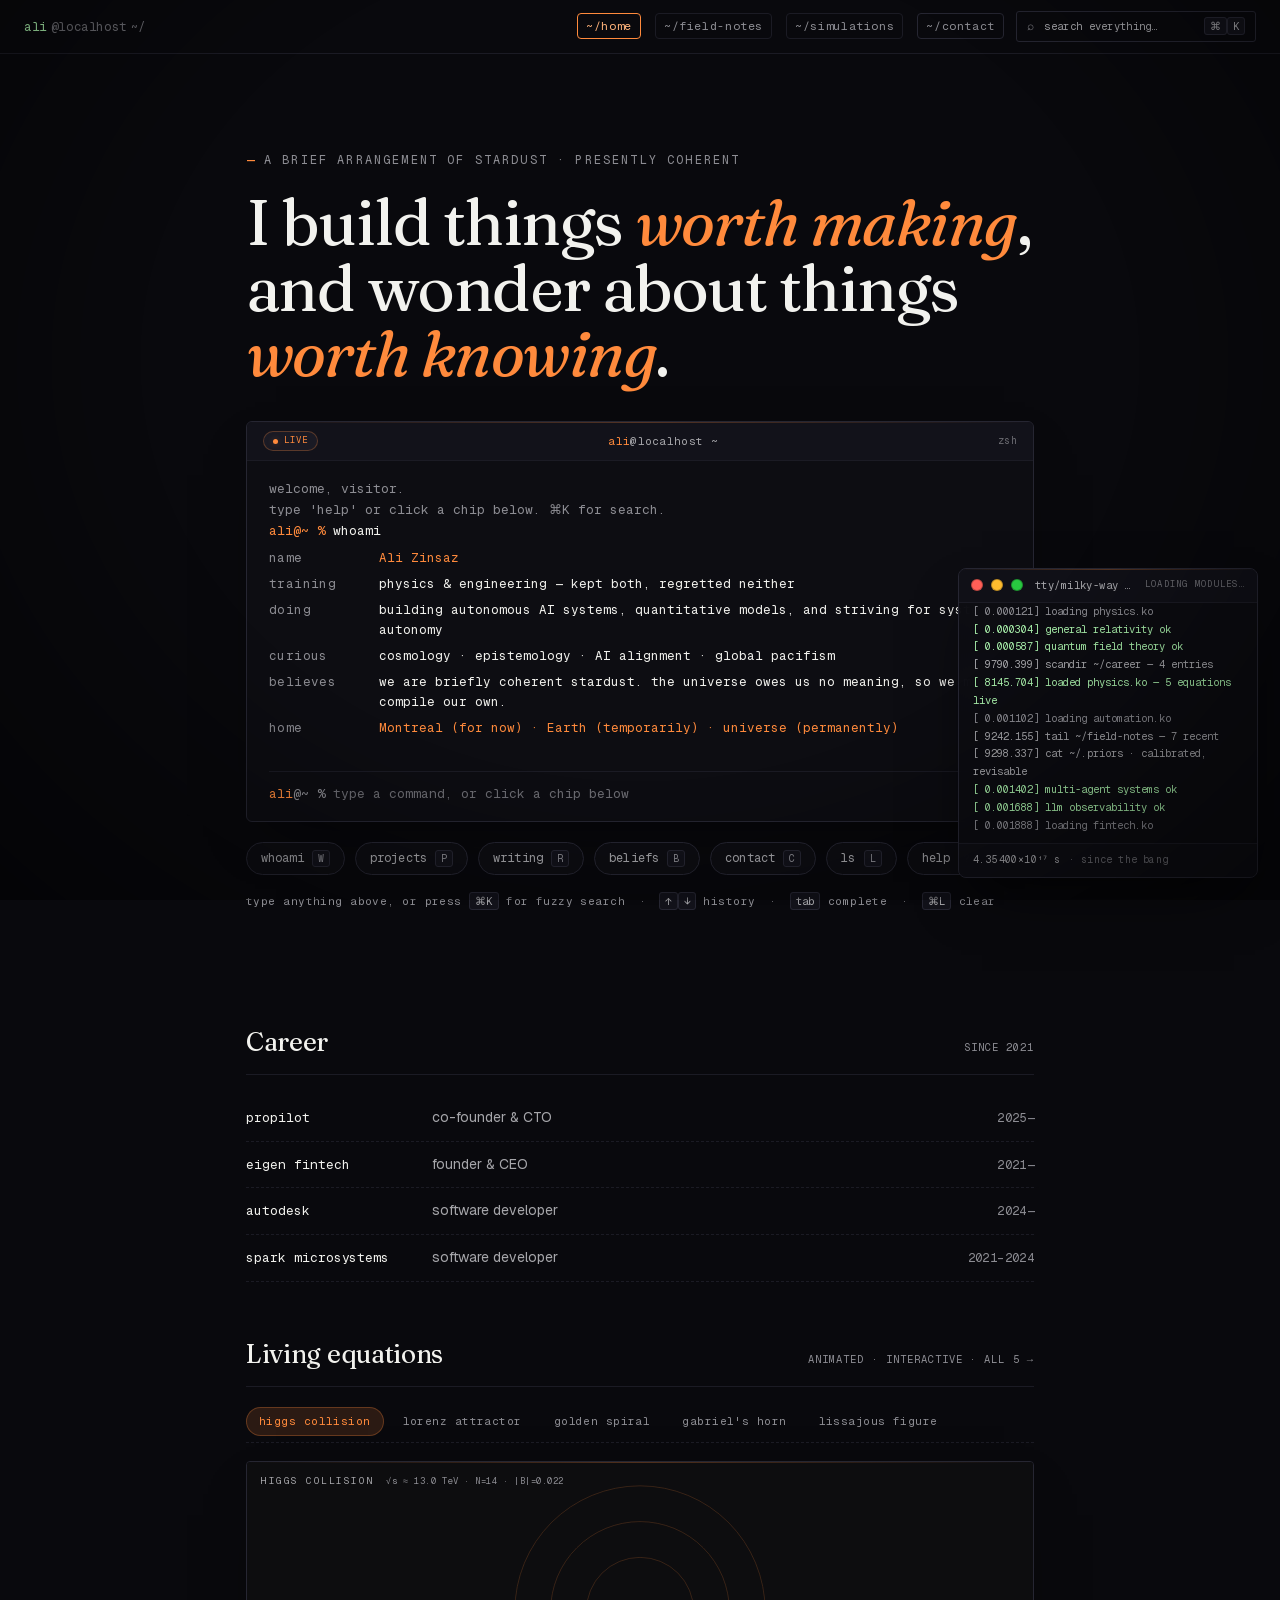
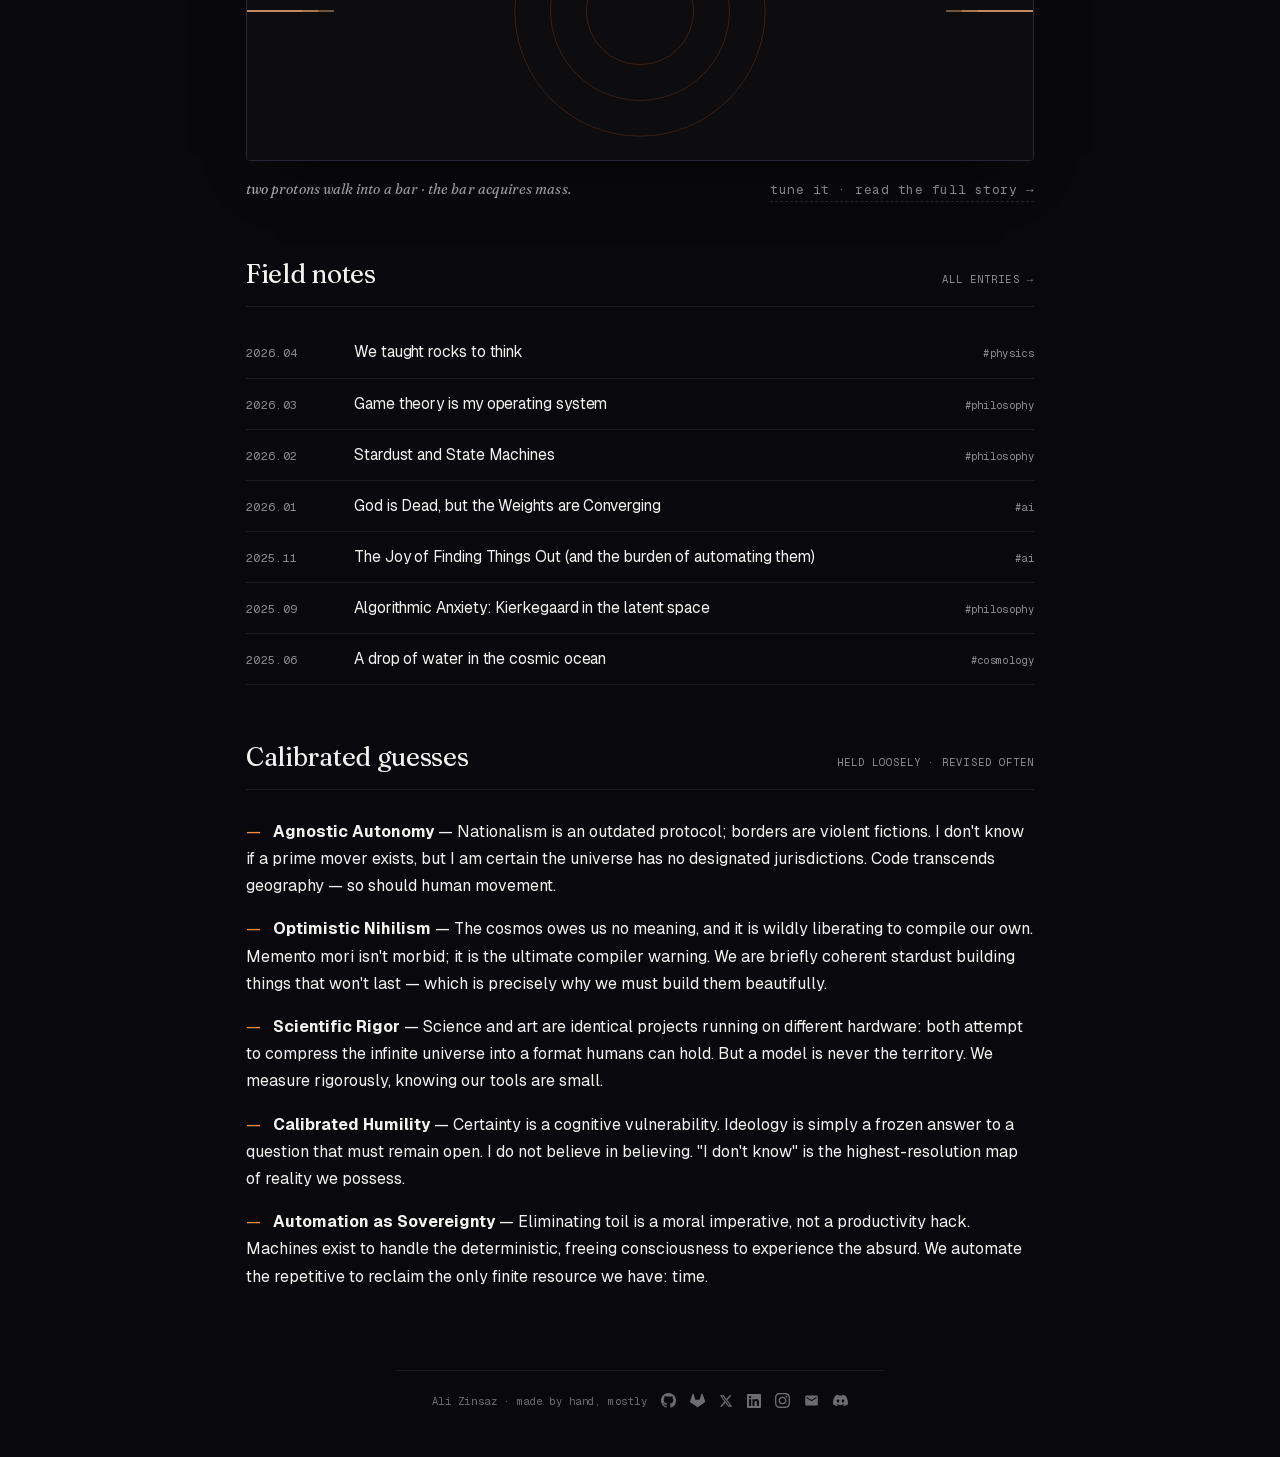
==== commit e1d76189: "Remove Mentaimage references across site content and metadata" ====
--- a/index.html
+++ b/index.html
@@ -59,8 +59,7 @@
       "worksFor": [
         { "@type": "Organization", "name": "ProPilot", "url": "https://propilot.tech" },
         { "@type": "Organization", "name": "Eigen FinTech", "url": "https://eigenfintech.com" },
-        { "@type": "Organization", "name": "Autodesk", "url": "https://autodesk.com" },
-        { "@type": "Organization", "name": "Mentaimage", "url": "https://mentaimage.com" }
+        { "@type": "Organization", "name": "Autodesk", "url": "https://autodesk.com" }
       ],
       "knowsAbout": [
         "physics",
